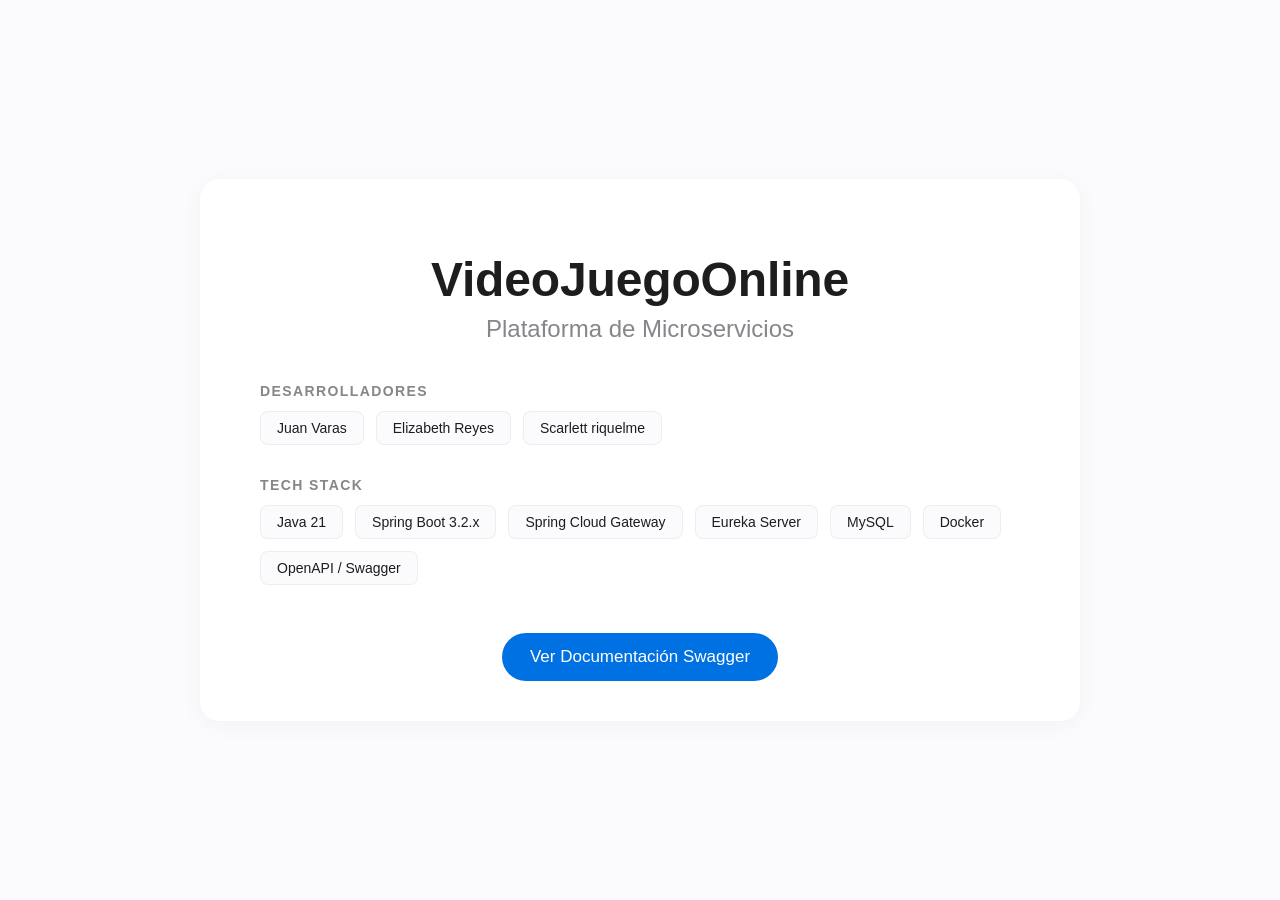
==== api-gateway/src/main/resources/static/index.html @ 3d1fc34e "feat: implement global OpenAPI documentation across all microservices and add a landing page to the " ====
<!DOCTYPE html>
<html lang="es">

<head>
    <meta charset="UTF-8">
    <meta name="viewport" content="width=device-width, initial-scale=1.0">
    <title>VideoJuegoOnline API</title>
    <style>
        :root {
            --bg-color: #fbfbfd;
            --text-primary: #1d1d1f;
            --text-secondary: #86868b;
            --accent-color: #0071e3;
            --card-bg: #ffffff;
        }

        body {
            margin: 0;
            padding: 0;
            font-family: -apple-system, BlinkMacSystemFont, "SF Pro Text", "Segoe UI", Roboto, Helvetica, Arial, sans-serif;
            background-color: var(--bg-color);
            color: var(--text-primary);
            display: flex;
            flex-direction: column;
            align-items: center;
            justify-content: center;
            min-height: 100vh;
            -webkit-font-smoothing: antialiased;
        }

        .container {
            max-width: 800px;
            width: 90%;
            padding: 40px;
            background-color: var(--card-bg);
            border-radius: 20px;
            box-shadow: 0 4px 24px rgba(0, 0, 0, 0.04);
            text-align: center;
            animation: fade-in 0.8s ease-out;
        }

        h1 {
            font-size: 48px;
            font-weight: 600;
            letter-spacing: -0.003em;
            margin-bottom: 8px;
        }

        h2 {
            font-size: 24px;
            font-weight: 400;
            color: var(--text-secondary);
            margin-top: 0;
            margin-bottom: 40px;
        }

        .section {
            margin-bottom: 32px;
            text-align: left;
            padding: 0 20px;
        }

        .section-title {
            font-size: 14px;
            text-transform: uppercase;
            letter-spacing: 0.1em;
            color: var(--text-secondary);
            font-weight: 600;
            margin-bottom: 12px;
        }

        .stack-list,
        .devs-list {
            list-style: none;
            padding: 0;
            margin: 0;
            display: flex;
            flex-wrap: wrap;
            gap: 12px;
        }

        .stack-item,
        .dev-item {
            background-color: var(--bg-color);
            padding: 8px 16px;
            border-radius: 8px;
            font-size: 14px;
            font-weight: 500;
            color: var(--text-primary);
            border: 1px solid rgba(0, 0, 0, 0.05);
        }

        .button-container {
            margin-top: 48px;
        }

        .btn {
            display: inline-block;
            background-color: var(--accent-color);
            color: white;
            text-decoration: none;
            padding: 14px 28px;
            border-radius: 980px;
            font-size: 17px;
            font-weight: 400;
            transition: all 0.3s ease;
        }

        .btn:hover {
            background-color: #0077ED;
            transform: scale(1.02);
            box-shadow: 0 4px 12px rgba(0, 113, 227, 0.3);
        }

        @keyframes fade-in {
            from {
                opacity: 0;
                transform: translateY(20px);
            }

            to {
                opacity: 1;
                transform: translateY(0);
            }
        }
    </style>
</head>

<body>
    <div class="container">
        <h1>VideoJuegoOnline</h1>
        <h2>Plataforma de Microservicios</h2>

        <div class="section">
            <div class="section-title">Desarrolladores</div>
            <ul class="devs-list">
                <li class="dev-item">Juan Varas</li>
                <li class="dev-item">Elizabeth Reyes</li>
                <li class="dev-item">Scarlett riquelme</li>
            </ul>
        </div>

        <div class="section">
            <div class="section-title">Tech Stack</div>
            <ul class="stack-list">
                <li class="stack-item">Java 21</li>
                <li class="stack-item">Spring Boot 3.2.x</li>
                <li class="stack-item">Spring Cloud Gateway</li>
                <li class="stack-item">Eureka Server</li>
                <li class="stack-item">MySQL</li>
                <li class="stack-item">Docker</li>
                <li class="stack-item">OpenAPI / Swagger</li>
            </ul>
        </div>

        <div class="button-container">
            <a href="/swagger-ui.html" class="btn">Ver Documentación Swagger</a>
        </div>
    </div>
</body>

</html>
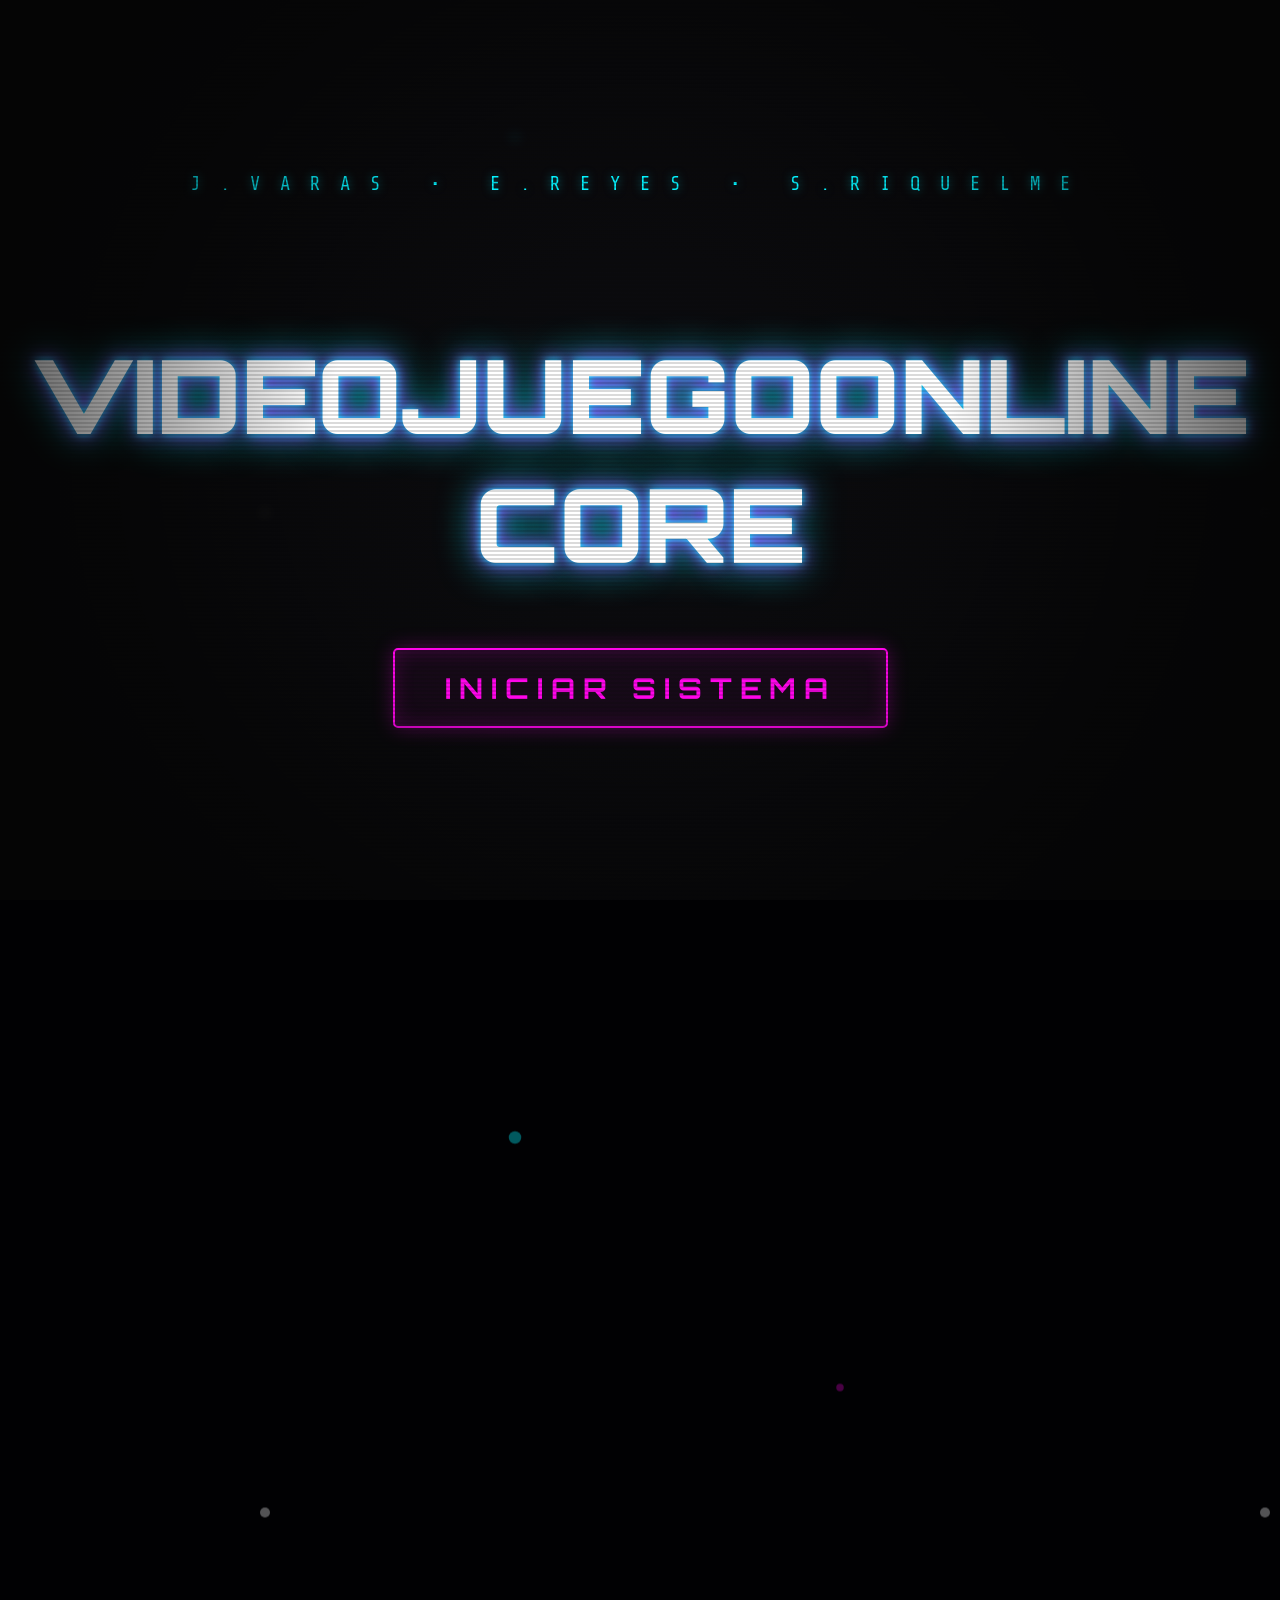
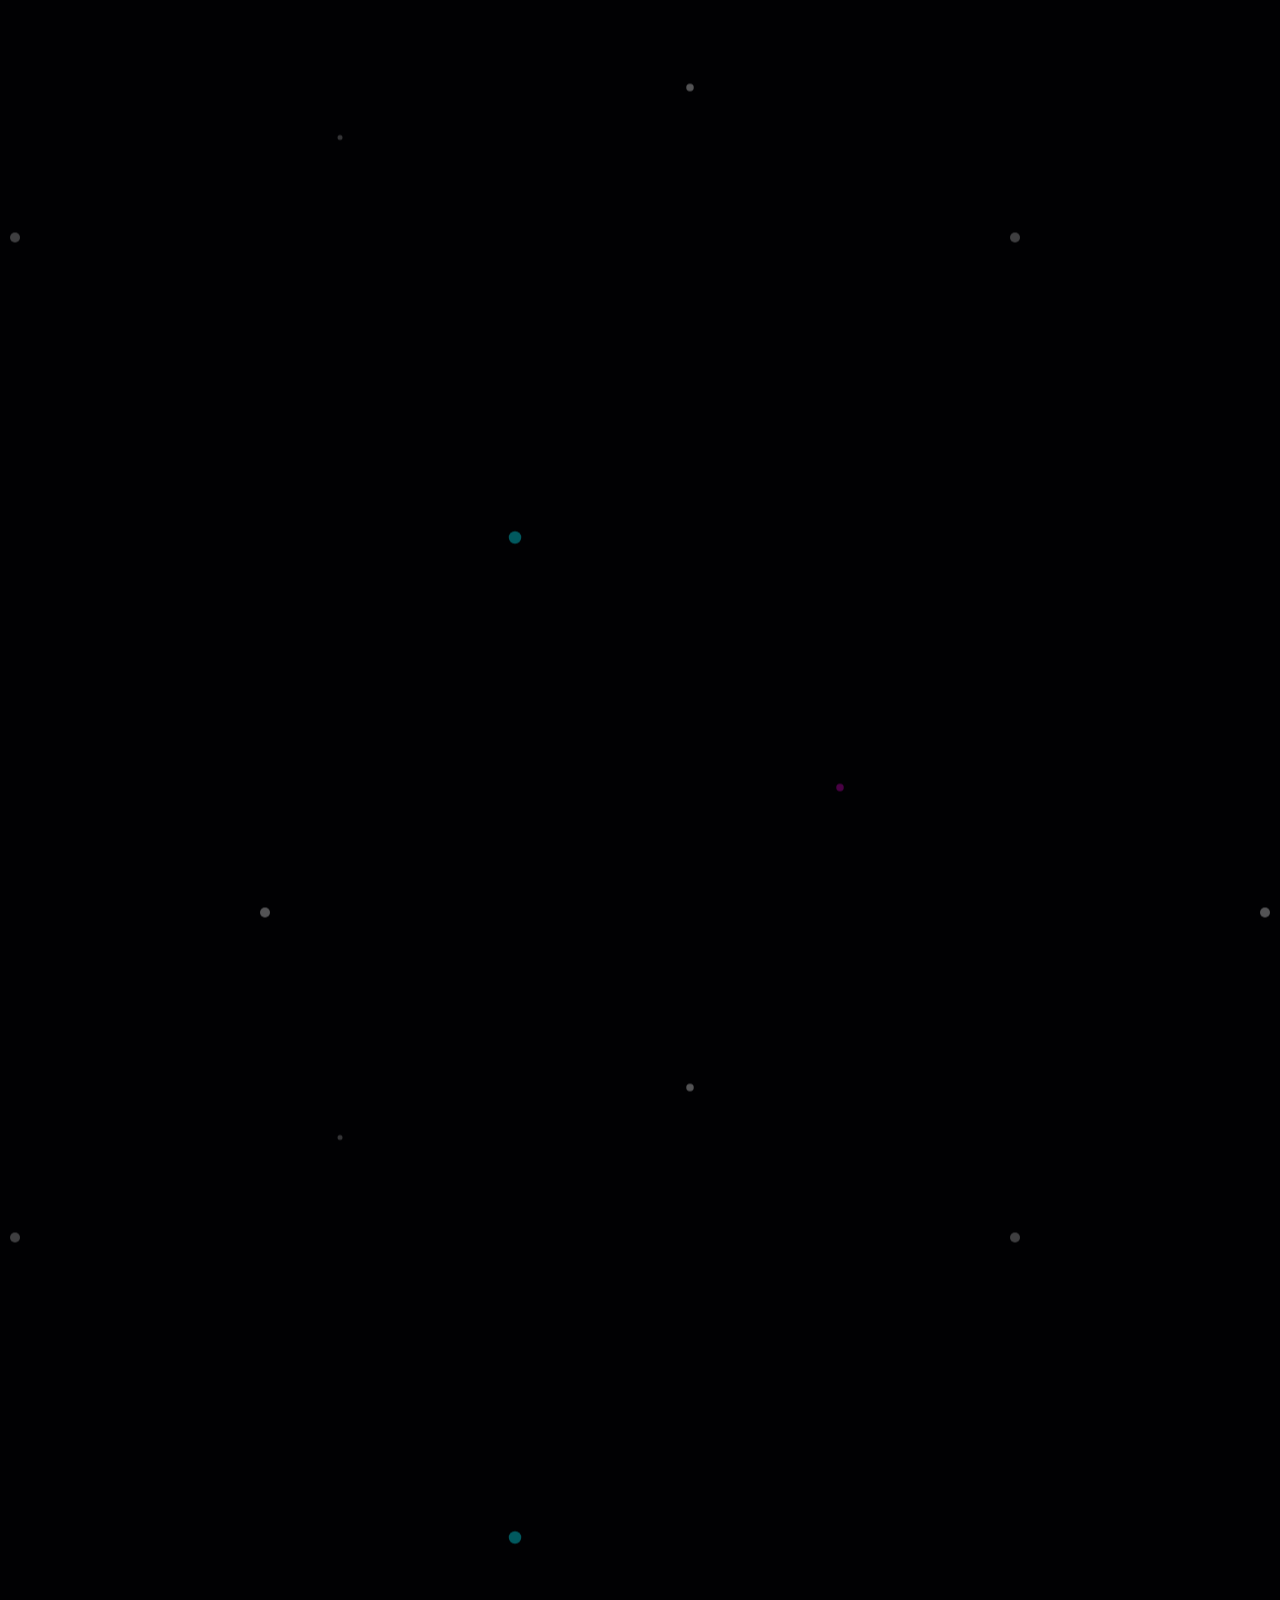
==== commit 16aa2677: "feat: add OpenAPI configuration classes to all microservices and initialize gateway dashboard UI" ====
--- a/api-gateway/src/main/resources/static/index.html
+++ b/api-gateway/src/main/resources/static/index.html
@@ -1,162 +1,649 @@
 <!DOCTYPE html>
 <html lang="es">
-
 <head>
     <meta charset="UTF-8">
     <meta name="viewport" content="width=device-width, initial-scale=1.0">
-    <title>VideoJuegoOnline API</title>
+    <title>VideoJuegoOnline | Core System</title>
     <style>
+        @import url('https://fonts.googleapis.com/css2?family=Orbitron:wght@400;500;700;900&family=Rajdhani:wght@300;500;700&family=Share+Tech+Mono&display=swap');
+
         :root {
-            --bg-color: #fbfbfd;
-            --text-primary: #1d1d1f;
-            --text-secondary: #86868b;
-            --accent-color: #0071e3;
-            --card-bg: #ffffff;
-        }
-
-        body {
+            --bg: #030305;
+            --neon-blue: #00f3ff;
+            --neon-pink: #ff00ea;
+            --neon-purple: #bc13fe;
+            --text-main: #ffffff;
+            --text-dim: rgba(255, 255, 255, 0.6);
+        }
+
+        * {
+            box-sizing: border-box;
             margin: 0;
             padding: 0;
-            font-family: -apple-system, BlinkMacSystemFont, "SF Pro Text", "Segoe UI", Roboto, Helvetica, Arial, sans-serif;
-            background-color: var(--bg-color);
-            color: var(--text-primary);
+            cursor: crosshair !important;
+        }
+
+        body {
+            background-color: var(--bg);
+            color: var(--text-main);
+            font-family: 'Rajdhani', sans-serif;
+            overflow: hidden;
+            height: 100vh;
+            display: flex;
+            align-items: center;
+            justify-content: center;
+            perspective: 1200px;
+        }
+
+        /* --- BACKGROUND: Interactive Star Warp --- */
+        .warp-container {
+            position: absolute;
+            top: 50%; left: 50%;
+            width: 250vw; height: 250vh;
+            transform: translate(-50%, -50%);
+            z-index: 0;
+            perspective: 800px;
+            transition: transform 0.2s ease-out;
+        }
+
+        .stars {
+            position: absolute;
+            top: 0; left: 0; right: 0; bottom: 0;
+            background: #000 url('data:image/svg+xml;utf8,<svg xmlns="http://www.w3.org/2000/svg" width="400" height="400"><circle cx="20" cy="20" r="1.5" fill="white" opacity="0.8"/><circle cx="150" cy="80" r="2" fill="white" opacity="0.6"/><circle cx="280" cy="40" r="1" fill="white" opacity="0.5"/><circle cx="350" cy="200" r="2.5" fill="%2300f3ff" opacity="0.9"/><circle cx="80" cy="300" r="1.5" fill="%23ff00ea" opacity="0.7"/><circle cx="250" cy="350" r="2" fill="white" opacity="0.8"/></svg>') repeat;
+            transform-style: preserve-3d;
+            animation: warpMove 15s linear infinite;
+            opacity: 0.4;
+        }
+
+        .stars::after {
+            content: '';
+            position: absolute;
+            top: 0; left: 0; right: 0; bottom: 0;
+            background: inherit;
+            transform: translateZ(-600px) scale(2.5);
+            animation: warpMove 25s linear infinite reverse;
+        }
+
+        @keyframes warpMove {
+            0% { transform: translateZ(0) rotate(0deg); }
+            100% { transform: translateZ(250px) rotate(360deg); }
+        }
+
+        /* CRT Screen Overlays */
+        .scanlines {
+            position: absolute;
+            top: 0; left: 0; width: 100%; height: 100%;
+            background: linear-gradient(to bottom, rgba(255,255,255,0), rgba(255,255,255,0) 50%, rgba(0,0,0,0.3) 50%, rgba(0,0,0,0.3));
+            background-size: 100% 4px;
+            z-index: 998;
+            pointer-events: none;
+            opacity: 0.5;
+        }
+        
+        .crt-flicker {
+            position: absolute;
+            top: 0; left: 0; width: 100%; height: 100%;
+            background: rgba(255,255,255,0.02);
+            z-index: 999;
+            pointer-events: none;
+            animation: crtFlicker 0.15s infinite;
+        }
+
+        @keyframes crtFlicker {
+            0% { opacity: 0.05; }
+            50% { opacity: 0.02; }
+            100% { opacity: 0.08; }
+        }
+
+        /* Vignette */
+        .vignette {
+            position: absolute;
+            top: 0; left: 0; width: 100%; height: 100%;
+            background: radial-gradient(circle at center, transparent 40%, rgba(0,0,0,0.9) 100%);
+            z-index: 997;
+            pointer-events: none;
+        }
+
+        /* --- INTRO SCREEN (Trailer Mode) --- */
+        .intro-screen {
+            position: absolute;
+            z-index: 50;
             display: flex;
             flex-direction: column;
             align-items: center;
             justify-content: center;
-            min-height: 100vh;
-            -webkit-font-smoothing: antialiased;
-        }
-
-        .container {
-            max-width: 800px;
+            width: 100%; height: 100%;
+            background: radial-gradient(circle at center, rgba(10,10,15,0.8) 0%, #000 100%);
+            transition: opacity 1.5s ease-in-out, transform 1.5s cubic-bezier(0.19, 1, 0.22, 1);
+            backdrop-filter: blur(5px);
+        }
+
+        .intro-screen.hidden {
+            opacity: 0;
+            transform: scale(3) translateZ(600px);
+            pointer-events: none;
+        }
+
+        .studio-logo {
+            font-family: 'Share Tech Mono', monospace;
+            font-size: 1.2rem;
+            letter-spacing: 20px;
+            color: var(--neon-blue);
+            text-transform: uppercase;
+            animation: pulseText 3s infinite;
+            margin-bottom: 15vh;
+            text-shadow: 0 0 10px rgba(0, 243, 255, 0.5);
+        }
+
+        .game-title-huge {
+            font-family: 'Orbitron', sans-serif;
+            font-size: clamp(3rem, 8vw, 7rem);
+            font-weight: 900;
+            text-align: center;
+            text-transform: uppercase;
+            position: relative;
+            color: #fff;
+            text-shadow: 
+                0 0 10px var(--neon-blue),
+                0 0 20px var(--neon-purple),
+                0 0 40px var(--neon-blue);
+            animation: glitch 4s infinite, floatTitle 6s ease-in-out infinite;
+        }
+
+        @keyframes floatTitle {
+            0%, 100% { transform: translateY(0); }
+            50% { transform: translateY(-15px); }
+        }
+
+        @keyframes glitch {
+            0%, 100% { transform: none; text-shadow: 0 0 10px var(--neon-blue); }
+            92% { transform: skew(0deg); }
+            94% { transform: skew(15deg) scale(1.05); text-shadow: -10px 0 var(--neon-pink), 10px 0 var(--neon-blue); }
+            96% { transform: skew(-15deg) scale(0.95); text-shadow: 10px 0 var(--neon-pink), -10px 0 var(--neon-blue); }
+            98% { transform: none; filter: hue-rotate(90deg) contrast(200%); }
+        }
+
+        @keyframes pulseText {
+            0%, 100% { opacity: 0.4; }
+            50% { opacity: 1; }
+        }
+
+        .press-start {
+            margin-top: 60px;
+            font-size: 1.8rem;
+            letter-spacing: 8px;
+            color: var(--neon-pink);
+            cursor: pointer !important;
+            padding: 20px 50px;
+            border: 2px solid var(--neon-pink);
+            background: rgba(255, 0, 234, 0.05);
+            text-transform: uppercase;
+            font-family: 'Orbitron', sans-serif;
+            font-weight: 700;
+            transition: all 0.3s cubic-bezier(0.175, 0.885, 0.32, 1.275);
+            box-shadow: 0 0 20px rgba(255, 0, 234, 0.3), inset 0 0 20px rgba(255, 0, 234, 0.2);
+            position: relative;
+            overflow: hidden;
+            border-radius: 5px;
+            animation: breatheBtn 2s infinite alternate;
+        }
+        
+        @keyframes breatheBtn {
+            from { box-shadow: 0 0 20px rgba(255, 0, 234, 0.3), inset 0 0 20px rgba(255, 0, 234, 0.2); }
+            to { box-shadow: 0 0 40px rgba(255, 0, 234, 0.6), inset 0 0 40px rgba(255, 0, 234, 0.5); }
+        }
+
+        .press-start::before {
+            content: '';
+            position: absolute;
+            top: 0; left: -100%; width: 50%; height: 100%;
+            background: linear-gradient(to right, transparent, rgba(255,255,255,0.8), transparent);
+            transform: skewX(-25deg);
+            transition: all 0.5s;
+        }
+
+        .press-start:hover {
+            background: var(--neon-pink);
+            color: #000;
+            box-shadow: 0 0 50px var(--neon-pink), inset 0 0 30px var(--neon-pink);
+            transform: scale(1.1);
+            text-shadow: none;
+        }
+
+        .press-start:hover::before {
+            animation: btnShine 0.8s forwards;
+        }
+
+        .press-start.clicked {
+            animation: extremeFlicker 0.15s 4;
+        }
+
+        @keyframes extremeFlicker {
+            0%, 100% { opacity: 1; transform: scale(1.1) skew(0deg); background: #fff; }
+            50% { opacity: 0; transform: scale(1.6) skew(20deg); background: var(--neon-blue); }
+        }
+
+        /* --- MAIN DASHBOARD (HUD) --- */
+        .hud-container {
+            position: relative;
+            z-index: 10;
             width: 90%;
-            padding: 40px;
-            background-color: var(--card-bg);
-            border-radius: 20px;
-            box-shadow: 0 4px 24px rgba(0, 0, 0, 0.04);
+            max-width: 950px;
+            background: rgba(2, 6, 12, 0.75);
+            backdrop-filter: blur(15px);
+            border: 2px solid var(--neon-blue);
+            box-shadow: 0 0 40px rgba(0, 243, 255, 0.25), inset 0 0 30px rgba(0, 243, 255, 0.15);
+            padding: 50px;
+            opacity: 0;
+            transform: scale(0.7) translateZ(-600px) rotateX(30deg);
+            transition: all 1.8s cubic-bezier(0.19, 1, 0.22, 1);
+            pointer-events: none;
+            clip-path: polygon(0 30px, 30px 0, 100% 0, 100% calc(100% - 30px), calc(100% - 30px) 100%, 0 100%);
+            animation: borderPulse 4s infinite alternate;
+        }
+
+        @keyframes borderPulse {
+            0% { border-color: var(--neon-blue); box-shadow: 0 0 40px rgba(0, 243, 255, 0.25), inset 0 0 30px rgba(0, 243, 255, 0.15); }
+            50% { border-color: var(--neon-purple); box-shadow: 0 0 40px rgba(188, 19, 254, 0.25), inset 0 0 30px rgba(188, 19, 254, 0.15); }
+            100% { border-color: var(--neon-pink); box-shadow: 0 0 40px rgba(255, 0, 234, 0.25), inset 0 0 30px rgba(255, 0, 234, 0.15); }
+        }
+
+        /* Hexagon Pattern Overlay for HUD */
+        .hud-container::before {
+            content: '';
+            position: absolute;
+            top: 0; left: 0; right: 0; bottom: 0;
+            background-image: url('data:image/svg+xml;utf8,<svg width="40" height="69.282" xmlns="http://www.w3.org/2000/svg"><path d="M40 17.321v34.64L20 69.281 0 51.961v-34.64L20 0l20 17.321z" fill="none" stroke="rgba(0,243,255,0.03)" stroke-width="1"/></svg>');
+            pointer-events: none;
+            z-index: -1;
+            opacity: 0.5;
+        }
+
+        .hud-container.active {
+            opacity: 1;
+            transform: scale(1) translateZ(0) rotateX(0deg);
+            pointer-events: auto;
+        }
+
+        /* High-tech Corners */
+        .hud-corner {
+            position: absolute;
+            width: 40px; height: 40px;
+            border: 4px solid var(--neon-pink);
+            transition: all 0.5s;
+        }
+        .corner-tl { top: 15px; left: 15px; border-right: none; border-bottom: none; }
+        .corner-br { bottom: 15px; right: 15px; border-left: none; border-top: none; }
+
+        .hud-header {
+            display: flex;
+            justify-content: space-between;
+            align-items: center;
+            border-bottom: 2px solid rgba(0, 243, 255, 0.4);
+            padding-bottom: 25px;
+            margin-bottom: 40px;
+            position: relative;
+        }
+
+        .hud-header::after {
+            content: '';
+            position: absolute;
+            bottom: -2px; left: 0;
+            width: 100px; height: 2px;
+            background: var(--neon-pink);
+            box-shadow: 0 0 10px var(--neon-pink);
+            animation: scanLine 3s infinite ease-in-out alternate;
+        }
+
+        @keyframes scanLine {
+            0% { left: 0; width: 50px; }
+            100% { left: calc(100% - 200px); width: 200px; }
+        }
+
+        .hud-title {
+            font-family: 'Orbitron', sans-serif;
+            font-size: 2.5rem;
+            color: var(--text-main);
+            text-transform: uppercase;
+            letter-spacing: 4px;
+            text-shadow: 0 0 10px var(--neon-blue);
+        }
+
+        .hud-status {
+            font-size: 1.4rem;
+            color: #0f0;
+            text-shadow: 0 0 15px #0f0;
+            display: flex;
+            align-items: center;
+            gap: 15px;
+            font-family: 'Share Tech Mono', monospace;
+        }
+        
+        .hud-status::before {
+            content: '';
+            display: inline-block;
+            width: 12px; height: 12px;
+            background: #0f0;
+            border-radius: 50%;
+            box-shadow: 0 0 15px #0f0;
+            animation: blink 1s infinite;
+        }
+
+        .hud-grid {
+            display: grid;
+            grid-template-columns: 1fr 1fr;
+            gap: 40px;
+        }
+
+        .hud-panel {
+            background: rgba(0, 243, 255, 0.03);
+            border: 1px solid rgba(0, 243, 255, 0.2);
+            padding: 30px;
+            position: relative;
+            transition: all 0.3s;
+            overflow: hidden;
+        }
+
+        .hud-panel::before {
+            content: '';
+            position: absolute;
+            top: 0; left: 0; width: 3px; height: 100%;
+            background: var(--neon-blue);
+            box-shadow: 0 0 10px var(--neon-blue);
+        }
+
+        .hud-panel:hover {
+            background: rgba(0, 243, 255, 0.08);
+            border-color: var(--neon-blue);
+            box-shadow: inset 0 0 20px rgba(0, 243, 255, 0.1);
+            transform: translateY(-5px);
+        }
+
+        .panel-title {
+            font-family: 'Orbitron', sans-serif;
+            font-size: 1.4rem;
+            color: var(--neon-pink);
+            margin-bottom: 20px;
+            text-transform: uppercase;
+            letter-spacing: 3px;
+        }
+
+        .cyber-list {
+            list-style: none;
+            font-size: 1.3rem;
+            font-family: 'Share Tech Mono', monospace;
+        }
+
+        .cyber-list li {
+            margin-bottom: 12px;
+            display: flex;
+            align-items: center;
+            gap: 12px;
+        }
+
+        .cyber-list li::before {
+            content: '>';
+            color: var(--neon-blue);
+            font-family: 'Orbitron', sans-serif;
+            font-weight: bold;
+            text-shadow: 0 0 5px var(--neon-blue);
+        }
+
+        .dev-names {
+            color: #fff;
+            text-shadow: 0 0 8px rgba(255,255,255,0.8);
+            letter-spacing: 1px;
+        }
+
+        /* Scramble text class */
+        .scramble {
+            display: inline-block;
+        }
+
+        /* Hexagon Button */
+        .cyber-btn-wrapper {
+            margin-top: 50px;
             text-align: center;
-            animation: fade-in 0.8s ease-out;
-        }
-
-        h1 {
-            font-size: 48px;
-            font-weight: 600;
-            letter-spacing: -0.003em;
-            margin-bottom: 8px;
-        }
-
-        h2 {
-            font-size: 24px;
-            font-weight: 400;
-            color: var(--text-secondary);
-            margin-top: 0;
-            margin-bottom: 40px;
-        }
-
-        .section {
-            margin-bottom: 32px;
-            text-align: left;
-            padding: 0 20px;
-        }
-
-        .section-title {
-            font-size: 14px;
+        }
+
+        .cyber-btn {
+            display: inline-block;
+            font-family: 'Orbitron', sans-serif;
+            font-size: 1.6rem;
+            color: #000;
+            text-decoration: none;
+            background: var(--neon-blue);
+            padding: 20px 60px;
             text-transform: uppercase;
-            letter-spacing: 0.1em;
-            color: var(--text-secondary);
-            font-weight: 600;
-            margin-bottom: 12px;
-        }
-
-        .stack-list,
-        .devs-list {
-            list-style: none;
-            padding: 0;
-            margin: 0;
-            display: flex;
-            flex-wrap: wrap;
-            gap: 12px;
-        }
-
-        .stack-item,
-        .dev-item {
-            background-color: var(--bg-color);
-            padding: 8px 16px;
-            border-radius: 8px;
-            font-size: 14px;
-            font-weight: 500;
-            color: var(--text-primary);
-            border: 1px solid rgba(0, 0, 0, 0.05);
-        }
-
-        .button-container {
-            margin-top: 48px;
-        }
-
-        .btn {
-            display: inline-block;
-            background-color: var(--accent-color);
-            color: white;
-            text-decoration: none;
-            padding: 14px 28px;
-            border-radius: 980px;
-            font-size: 17px;
-            font-weight: 400;
-            transition: all 0.3s ease;
-        }
-
-        .btn:hover {
-            background-color: #0077ED;
-            transform: scale(1.02);
-            box-shadow: 0 4px 12px rgba(0, 113, 227, 0.3);
-        }
-
-        @keyframes fade-in {
-            from {
-                opacity: 0;
-                transform: translateY(20px);
-            }
-
-            to {
-                opacity: 1;
-                transform: translateY(0);
-            }
+            font-weight: 900;
+            letter-spacing: 4px;
+            position: relative;
+            transition: all 0.3s cubic-bezier(0.175, 0.885, 0.32, 1.275);
+            clip-path: polygon(20px 0, 100% 0, 100% calc(100% - 20px), calc(100% - 20px) 100%, 0 100%, 0 20px);
+            cursor: crosshair !important;
+        }
+
+        .cyber-btn:hover {
+            background: #fff;
+            box-shadow: 0 0 40px #fff;
+            transform: scale(1.08);
+            color: var(--bg);
+        }
+
+        .cyber-btn::before {
+            content: '';
+            position: absolute;
+            top: 0; left: -100%; width: 50%; height: 100%;
+            background: linear-gradient(to right, transparent, rgba(255,255,255,0.9), transparent);
+            transform: skewX(-25deg);
+            animation: btnShine 2.5s infinite;
+        }
+
+        @keyframes btnShine {
+            0%, 50% { left: -100%; }
+            100% { left: 200%; }
+        }
+
+        /* Screen flash effect */
+        .flash {
+            position: fixed;
+            top: 0; left: 0; width: 100%; height: 100%;
+            background: #fff;
+            z-index: 1000;
+            opacity: 0;
+            pointer-events: none;
+        }
+
+        .flash.active {
+            animation: flashAnim 1.8s ease-out forwards;
+        }
+
+        @keyframes flashAnim {
+            0% { opacity: 1; filter: brightness(2) contrast(2); }
+            100% { opacity: 0; filter: none; }
+        }
+
+        @media (max-width: 850px) {
+            .hud-grid { grid-template-columns: 1fr; }
+            .game-title-huge { font-size: 2.8rem; }
+            .hud-container { padding: 30px; }
         }
     </style>
 </head>
-
 <body>
-    <div class="container">
-        <h1>VideoJuegoOnline</h1>
-        <h2>Plataforma de Microservicios</h2>
-
-        <div class="section">
-            <div class="section-title">Desarrolladores</div>
-            <ul class="devs-list">
-                <li class="dev-item">Juan Varas</li>
-                <li class="dev-item">Elizabeth Reyes</li>
-                <li class="dev-item">Scarlett riquelme</li>
-            </ul>
+    <div class="vignette"></div>
+    <div class="scanlines"></div>
+    <div class="crt-flicker"></div>
+    
+    <div class="warp-container" id="warp-container">
+        <div class="stars"></div>
+    </div>
+
+    <div class="flash" id="flash"></div>
+
+    <!-- INTRO TRAILER SCREEN -->
+    <div class="intro-screen" id="intro">
+        <div class="studio-logo" id="studioLogo">J.VARAS • E.REYES • S.RIQUELME</div>
+        <div class="game-title-huge">VideoJuegoOnline<br>CORE</div>
+        <button class="press-start" id="startBtn">INICIAR SISTEMA</button>
+    </div>
+
+    <!-- MAIN HUD -->
+    <div class="hud-container" id="hud">
+        <div class="hud-corner corner-tl"></div>
+        <div class="hud-corner corner-br"></div>
+        
+        <div class="hud-header">
+            <div class="hud-title scramble">API GATEWAY HUB</div>
+            <div class="hud-status scramble">SYS.ONLINE</div>
         </div>
 
-        <div class="section">
-            <div class="section-title">Tech Stack</div>
-            <ul class="stack-list">
-                <li class="stack-item">Java 21</li>
-                <li class="stack-item">Spring Boot 3.2.x</li>
-                <li class="stack-item">Spring Cloud Gateway</li>
-                <li class="stack-item">Eureka Server</li>
-                <li class="stack-item">MySQL</li>
-                <li class="stack-item">Docker</li>
-                <li class="stack-item">OpenAPI / Swagger</li>
-            </ul>
+        <div class="hud-grid">
+            <div class="hud-panel">
+                <div class="panel-title scramble">Comando Operativo</div>
+                <ul class="cyber-list">
+                    <li><span style="color:var(--text-dim)">Lead:</span> <span class="dev-names scramble" data-text="Juan Varas">Juan Varas</span></li>
+                    <li><span style="color:var(--text-dim)">Lead:</span> <span class="dev-names scramble" data-text="Elizabeth Reyes">Elizabeth Reyes</span></li>
+                    <li><span style="color:var(--text-dim)">Lead:</span> <span class="dev-names scramble" data-text="Scarlett Riquelme">Scarlett Riquelme</span></li>
+                    <li style="margin-top:20px; color:#0f0; font-size:1rem;" class="scramble">STATUS: ACCESO CONCEDIDO</li>
+                </ul>
+            </div>
+
+            <div class="hud-panel">
+                <div class="panel-title scramble">Núcleo Tecnológico</div>
+                <ul class="cyber-list" style="font-size: 1.1rem;">
+                    <li><span class="scramble" data-text="Java 21 LTS">Java 21 LTS</span></li>
+                    <li><span class="scramble" data-text="Spring Boot 3.2.x">Spring Boot 3.2.x</span></li>
+                    <li><span class="scramble" data-text="Spring Cloud / Eureka">Spring Cloud / Eureka</span></li>
+                    <li><span class="scramble" data-text="Docker / MySQL">Docker / MySQL</span></li>
+                    <li><span class="scramble" data-text="OpenAPI Swagger">OpenAPI Swagger</span></li>
+                </ul>
+            </div>
         </div>
 
-        <div class="button-container">
-            <a href="/swagger-ui.html" class="btn">Ver Documentación Swagger</a>
+        <div class="cyber-btn-wrapper">
+            <a href="#" id="swaggerBtn" class="cyber-btn scramble" data-text="ACCEDER A SWAGGER">ACCEDER A SWAGGER</a>
         </div>
     </div>
+
+    <script>
+        const startBtn = document.getElementById('startBtn');
+        const introScreen = document.getElementById('intro');
+        const hud = document.getElementById('hud');
+        const flash = document.getElementById('flash');
+        const swaggerBtn = document.getElementById('swaggerBtn');
+        const warpContainer = document.getElementById('warp-container');
+        
+        // Efecto Paralaje en las estrellas con el raton
+        document.addEventListener('mousemove', (e) => {
+            const x = (e.clientX / window.innerWidth - 0.5) * 50;
+            const y = (e.clientY / window.innerHeight - 0.5) * 50;
+            warpContainer.style.transform = `translate(calc(-50% + ${x}px), calc(-50% + ${y}px))`;
+        });
+
+        // Efecto Scramble / Hacker Text
+        class TextScramble {
+            constructor(el) {
+                this.el = el;
+                this.chars = '!<>-_\\/[]{}—=+*^?#________';
+                this.update = this.update.bind(this);
+            }
+            setText(newText) {
+                const oldText = this.el.innerText;
+                const length = Math.max(oldText.length, newText.length);
+                const promise = new Promise((resolve) => this.resolve = resolve);
+                this.queue = [];
+                for (let i = 0; i < length; i++) {
+                    const from = oldText[i] || '';
+                    const to = newText[i] || '';
+                    const start = Math.floor(Math.random() * 40);
+                    const end = start + Math.floor(Math.random() * 40);
+                    this.queue.push({ from, to, start, end });
+                }
+                cancelAnimationFrame(this.frameRequest);
+                this.frame = 0;
+                this.update();
+                return promise;
+            }
+            update() {
+                let output = '';
+                let complete = 0;
+                for (let i = 0, n = this.queue.length; i < n; i++) {
+                    let { from, to, start, end, char } = this.queue[i];
+                    if (this.frame >= end) {
+                        complete++;
+                        output += to;
+                    } else if (this.frame >= start) {
+                        if (!char || Math.random() < 0.28) {
+                            char = this.randomChar();
+                            this.queue[i].char = char;
+                        }
+                        output += `<span style="color:var(--neon-blue)">${char}</span>`;
+                    } else {
+                        output += from;
+                    }
+                }
+                this.el.innerHTML = output;
+                if (complete === this.queue.length) {
+                    this.resolve();
+                } else {
+                    this.frameRequest = requestAnimationFrame(this.update);
+                    this.frame++;
+                }
+            }
+            randomChar() {
+                return this.chars[Math.floor(Math.random() * this.chars.length)];
+            }
+        }
+
+        // Init Button Click
+        startBtn.addEventListener('click', () => {
+            startBtn.classList.add('clicked');
+            
+            setTimeout(() => {
+                flash.classList.add('active');
+                
+                setTimeout(() => {
+                    introScreen.classList.add('hidden');
+                    hud.classList.add('active');
+                    
+                    // Ejecutar Scramble Effect al mostrar HUD
+                    setTimeout(() => {
+                        document.querySelectorAll('.scramble').forEach(el => {
+                            const originalText = el.getAttribute('data-text') || el.innerText;
+                            const fx = new TextScramble(el);
+                            fx.setText(originalText);
+                        });
+                    }, 500);
+                    
+                }, 100);
+                
+            }, 600);
+        });
+
+        // Swagger Button Click (Hyperdrive)
+        swaggerBtn.addEventListener('click', (e) => {
+            e.preventDefault();
+            
+            hud.style.transition = 'all 0.8s cubic-bezier(0.8, 0, 0.2, 1)';
+            hud.style.transform = 'scale(4) translateZ(1000px)';
+            hud.style.opacity = '0';
+            
+            warpContainer.style.transition = 'all 1s ease-in';
+            warpContainer.style.transform = 'translate(-50%, -50%) scale(3)';
+            
+            setTimeout(() => {
+                flash.style.background = 'var(--neon-blue)';
+                flash.classList.remove('active');
+                void flash.offsetWidth;
+                flash.style.animationDuration = '2s';
+                flash.classList.add('active');
+                
+                setTimeout(() => {
+                    window.location.href = '/swagger-ui.html';
+                }, 600);
+            }, 700);
+        });
+    </script>
 </body>
-
 </html>
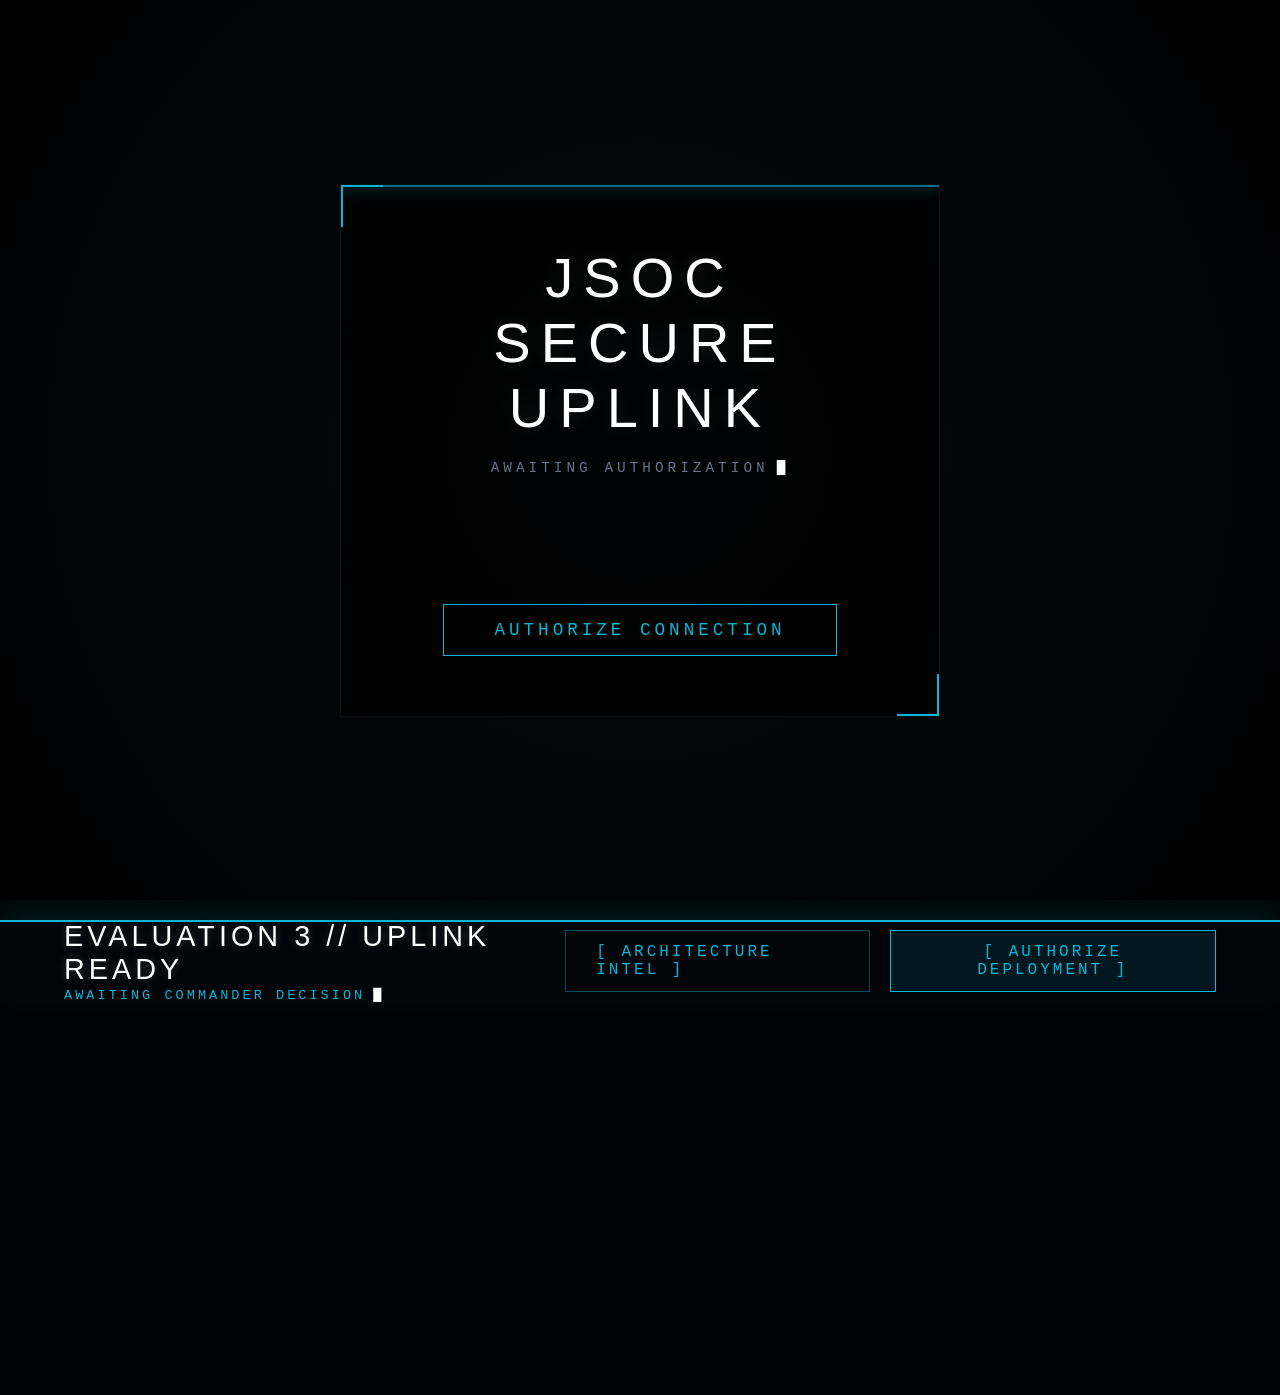
==== commit 6d5ede07: "Advertencia del sistema: No asuman que esto es seguro. Escrito de madrugada, operando puramente con " ====
--- a/api-gateway/src/main/resources/static/index.html
+++ b/api-gateway/src/main/resources/static/index.html
@@ -1,649 +1,646 @@
 <!DOCTYPE html>
-<html lang="es">
+<html lang="en">
 <head>
     <meta charset="UTF-8">
-    <meta name="viewport" content="width=device-width, initial-scale=1.0">
-    <title>VideoJuegoOnline | Core System</title>
+    <meta name="viewport" content="width=device-width, initial-scale=1.0, maximum-scale=1.0, user-scalable=no, viewport-fit=cover">
+    <title>API Gateway - Secure Deployment</title>
     <style>
-        @import url('https://fonts.googleapis.com/css2?family=Orbitron:wght@400;500;700;900&family=Rajdhani:wght@300;500;700&family=Share+Tech+Mono&display=swap');
+        /* --- NATIVE FEEL ENHANCEMENTS --- */
+        * {
+            -webkit-tap-highlight-color: transparent;
+            -webkit-touch-callout: none;
+            -webkit-user-select: none;
+        }
+        .code-box, .url, .console-line {
+            -webkit-user-select: text;
+            user-select: text;
+        }
+        body {
+            -webkit-overflow-scrolling: touch;
+            overscroll-behavior-y: none;
+        }
+        .cmd-btn:active {
+            transform: scale(0.95) !important;
+            transition: transform 0.1s !important;
+            opacity: 0.8;
+        }
+        @import url('https://fonts.googleapis.com/css2?family=Bebas+Neue&family=Roboto+Mono:wght@400;500;700&family=Rajdhani:wght@500;600;700&display=swap');
 
         :root {
-            --bg: #030305;
-            --neon-blue: #00f3ff;
-            --neon-pink: #ff00ea;
-            --neon-purple: #bc13fe;
-            --text-main: #ffffff;
-            --text-dim: rgba(255, 255, 255, 0.6);
+            --sat-black: #010203;
+            --sat-dark-blue: #040a0f;
+            --mw-white: #ffffff;
+            --mw-cyan: #06b6d4;
+            --mw-cyan-dim: rgba(6, 182, 212, 0.3);
+            --mw-gray: #64748b;
+            --mw-red: #ef4444;
+            --mw-green: #22c55e;
         }
 
         * {
-            box-sizing: border-box;
-            margin: 0;
-            padding: 0;
-            cursor: crosshair !important;
+            margin: 0; padding: 0; box-sizing: border-box; user-select: none; cursor: crosshair !important;
         }
 
         body {
-            background-color: var(--bg);
-            color: var(--text-main);
-            font-family: 'Rajdhani', sans-serif;
-            overflow: hidden;
-            height: 100vh;
-            display: flex;
-            align-items: center;
-            justify-content: center;
-            perspective: 1200px;
-        }
-
-        /* --- BACKGROUND: Interactive Star Warp --- */
-        .warp-container {
-            position: absolute;
-            top: 50%; left: 50%;
-            width: 250vw; height: 250vh;
-            transform: translate(-50%, -50%);
-            z-index: 0;
-            perspective: 800px;
-            transition: transform 0.2s ease-out;
-        }
-
-        .stars {
-            position: absolute;
-            top: 0; left: 0; right: 0; bottom: 0;
-            background: #000 url('data:image/svg+xml;utf8,<svg xmlns="http://www.w3.org/2000/svg" width="400" height="400"><circle cx="20" cy="20" r="1.5" fill="white" opacity="0.8"/><circle cx="150" cy="80" r="2" fill="white" opacity="0.6"/><circle cx="280" cy="40" r="1" fill="white" opacity="0.5"/><circle cx="350" cy="200" r="2.5" fill="%2300f3ff" opacity="0.9"/><circle cx="80" cy="300" r="1.5" fill="%23ff00ea" opacity="0.7"/><circle cx="250" cy="350" r="2" fill="white" opacity="0.8"/></svg>') repeat;
-            transform-style: preserve-3d;
-            animation: warpMove 15s linear infinite;
-            opacity: 0.4;
-        }
-
-        .stars::after {
-            content: '';
-            position: absolute;
-            top: 0; left: 0; right: 0; bottom: 0;
-            background: inherit;
-            transform: translateZ(-600px) scale(2.5);
-            animation: warpMove 25s linear infinite reverse;
-        }
-
-        @keyframes warpMove {
-            0% { transform: translateZ(0) rotate(0deg); }
-            100% { transform: translateZ(250px) rotate(360deg); }
-        }
-
-        /* CRT Screen Overlays */
-        .scanlines {
-            position: absolute;
-            top: 0; left: 0; width: 100%; height: 100%;
-            background: linear-gradient(to bottom, rgba(255,255,255,0), rgba(255,255,255,0) 50%, rgba(0,0,0,0.3) 50%, rgba(0,0,0,0.3));
-            background-size: 100% 4px;
-            z-index: 998;
-            pointer-events: none;
-            opacity: 0.5;
-        }
+            background-color: var(--sat-black);
+            color: var(--mw-white);
+            font-family: 'Roboto Mono', monospace;
+            overflow: hidden; width: 100vw; height: 100vh;
+        }
+
+        /* --- SATELLITE ENGINE BACKGROUND --- */
+        .sat-engine {
+            position: absolute; top: -20%; left: -20%; width: 140%; height: 140%;
+            background-color: var(--sat-dark-blue);
+            background-image: 
+                radial-gradient(circle at 50% 50%, transparent 10%, #000 85%),
+                url('data:image/svg+xml;utf8,<svg viewBox="0 0 1000 1000" xmlns="http://www.w3.org/2000/svg"><filter id="noiseFilter"><feTurbulence type="fractalNoise" baseFrequency="0.003" numOctaves="4" stitchTiles="stitch"/></filter><rect width="100%" height="100%" filter="url(%23noiseFilter)" opacity="0.2"/></svg>');
+            mix-blend-mode: screen; z-index: 1; transform: scale(1.5); opacity: 0;
+            filter: grayscale(0.9) contrast(2) brightness(0.6) sepia(0.2) hue-rotate(180deg);
+            transition: transform 12s cubic-bezier(0.1, 1, 0.1, 1), opacity 2s;
+        }
+
+        .sat-engine.active {
+            opacity: 1; transform: scale(1);
+            animation: slowDrift 60s linear infinite alternate 10s, cameraJolt 20s infinite;
+        }
+
+        @keyframes slowDrift { 0% { transform: scale(1) translate(0,0); } 100% { transform: scale(1.1) translate(-2%, -2%); } }
+        @keyframes cameraJolt {
+            0%, 98%, 100% { filter: grayscale(0.9) contrast(2) brightness(0.6) sepia(0.2) hue-rotate(180deg); transform: scale(1.05); }
+            99% { filter: grayscale(1) contrast(3) brightness(0.8) sepia(0) hue-rotate(180deg); transform: scale(1.06); }
+        }
+
+        /* Tactical Grid */
+        .map-grid {
+            position: absolute; top: 0; left: 0; width: 100%; height: 100%;
+            background-image: linear-gradient(rgba(255, 255, 255, 0.03) 1px, transparent 1px), linear-gradient(90deg, rgba(255, 255, 255, 0.03) 1px, transparent 1px);
+            background-size: 8vw 8vw; z-index: 2; opacity: 0; transition: opacity 3s 1s;
+        }
+        .map-grid.active { opacity: 1; }
+
+        /* Drone Compass/Crosshair */
+        .drone-crosshair {
+            position: absolute; top: 50%; left: 50%; transform: translate(-50%, -50%);
+            width: 50vw; height: 50vw; border: 1px solid var(--mw-cyan-dim); border-radius: 50%;
+            z-index: 3; opacity: 0; animation: fadeIn 3s 2s forwards, slowRotate 150s linear infinite;
+        }
+        .drone-crosshair::before, .drone-crosshair::after { content: ''; position: absolute; background: var(--mw-cyan-dim); }
+        .drone-crosshair::before { top: 50%; left: -50px; right: -50px; height: 1px; }
+        .drone-crosshair::after { left: 50%; top: -50px; bottom: -50px; width: 1px; }
+
+        @keyframes slowRotate { 100% { transform: translate(-50%, -50%) rotate(360deg); } }
+        @keyframes fadeIn { to { opacity: 1; } }
+
+        /* Scanlines & Vignette */
+        .scanlines { position: absolute; top: 0; left: 0; width: 100%; height: 100%; background: repeating-linear-gradient(0deg, rgba(0,0,0,0.15) 0px, rgba(0,0,0,0.15) 1px, transparent 1px, transparent 3px); z-index: 998; pointer-events: none; }
+        .vignette { position: absolute; top: 0; left: 0; width: 100%; height: 100%; background: radial-gradient(circle at 50% 50%, transparent 40%, rgba(0,0,0,0.98) 100%); z-index: 997; pointer-events: none; }
+
+        /* Interference */
+        .interference { position: absolute; top:0; left:0; width:100%; height:100%; z-index: 999; pointer-events: none; opacity: 0; }
+        @keyframes randomGlitch { 0%, 96%, 100% { opacity: 0; transform: translateY(0); } 97% { opacity: 1; transform: translateY(-5px); background: rgba(255,255,255,0.05); } 98% { opacity: 0; transform: translateY(5px); } }
+        .interference.active { animation: randomGlitch 6s infinite; }
+
+        /* Lens Flare */
+        .lens-flare { position: absolute; top: 50%; left: 0; width: 100%; height: 2px; background: rgba(255,255,255,0); transform: translateY(-50%); z-index: 900; pointer-events: none; }
+        .lens-flare.flash { animation: flashFlare 1.2s cubic-bezier(0.1, 1, 0.1, 1) forwards; }
+        @keyframes flashFlare {
+            0% { background: rgba(255,255,255,1); box-shadow: 0 0 100px 50px #fff, 0 0 200px 100px var(--mw-cyan); height: 2px; }
+            50% { background: rgba(255,255,255,0.5); box-shadow: 0 0 50px 20px #fff; height: 1px; }
+            100% { background: rgba(255,255,255,0); box-shadow: 0 0 0px #fff; height: 0px; }
+        }
+
+        /* Top Bar Status */
+        .top-status {
+            position: absolute; top: 20px; width: 100%; text-align: center;
+            font-size: 0.8rem; color: var(--mw-cyan); letter-spacing: 5px; z-index: 990; opacity: 0;
+        }
+
+        /* Corner HUDs */
+        .hud-data { position: absolute; font-size: 0.85rem; color: var(--mw-gray); z-index: 990; letter-spacing: 2px; text-transform: uppercase; font-weight: 500; opacity: 0; transition: opacity 0.5s; }
+        .hud-data.active { opacity: 1; }
+        .tl { top: 40px; left: 50px; border-left: 2px solid var(--mw-gray); padding-left: 10px; }
+        .tr { top: 40px; right: 50px; text-align: right; }
+        .bl { bottom: 40px; left: 50px; }
+        .br { bottom: 40px; right: 50px; text-align: right; border-right: 2px solid var(--mw-gray); padding-right: 10px; }
+        .rec-box { display: flex; align-items: center; justify-content: flex-end; gap: 8px; color: var(--mw-white); font-weight: 700; font-family: 'Rajdhani', sans-serif; font-size: 1.1rem; }
+        .rec-dot { width: 10px; height: 10px; background: var(--mw-red); border-radius: 50%; box-shadow: 0 0 10px var(--mw-red); animation: blink 1s infinite; }
+        @keyframes blink { 0%, 49% { opacity: 1; } 50%, 100% { opacity: 0; } }
+
+        /* Main Briefing */
+        .briefing-center { position: absolute; top: 50%; left: 0; width: 100%; transform: translateY(-50%); z-index: 50; display: flex; flex-direction: column; align-items: center; justify-content: center; }
+        .horizontal-strike { width: 0%; height: 1px; background: var(--mw-white); margin: 5px 0; transition: width 0.4s cubic-bezier(0.7, 0, 0.3, 1); position: relative; }
+        .horizontal-strike.expand { width: 100%; }
+        .mission-title-container { position: relative; display: flex; justify-content: center; width: 100%; height: 14vw; align-items: center; }
+        .mission-title { position: absolute; font-family: 'Bebas Neue', sans-serif; font-size: 12vw; color: var(--mw-white); letter-spacing: 0.4vw; line-height: 1; opacity: 0; transform: scale(1.1); filter: blur(20px); }
+        .mission-title.reveal { animation: textImpact 1.2s cubic-bezier(0.1, 1, 0.1, 1) forwards; }
+        @keyframes textImpact {
+            0% { opacity: 0; transform: scale(1.2); filter: blur(20px); }
+            10% { opacity: 1; transform: scale(1.02); filter: blur(0px); text-shadow: 15px 0 var(--mw-red), -15px 0 var(--mw-cyan); }
+            20% { transform: scale(1); text-shadow: 5px 0 var(--mw-red), -5px 0 var(--mw-cyan); }
+            40% { text-shadow: 0 0 30px rgba(255,255,255,0.3); }
+            100% { opacity: 1; transform: scale(1); filter: blur(0); text-shadow: 0 0 20px rgba(255,255,255,0.2); }
+        }
+        .sub-details { font-family: 'Rajdhani', sans-serif; font-size: 1.6rem; font-weight: 600; color: var(--mw-cyan); letter-spacing: 6px; margin-top: 15px; text-align: center; display: flex; flex-direction: column; gap: 5px; text-shadow: 0 0 10px rgba(6, 182, 212, 0.3); }
+
+        /* Operators */
+        .ops-container { position: absolute; bottom: 12vh; width: 100%; display: flex; justify-content: center; gap: 4vw; z-index: 50; }
+        .op-card { display: flex; flex-direction: column; border-left: 2px solid var(--mw-cyan-dim); padding-left: 15px; width: 280px; position: relative; opacity: 0; transition: opacity 0.5s; }
+        .op-card.active { opacity: 1; }
+        .op-card::before { content: ''; position: absolute; top:0; left:-2px; width:2px; height:30%; background: var(--mw-cyan); }
+        .op-role { font-family: 'Roboto Mono', monospace; font-size: 0.75rem; color: var(--mw-gray); letter-spacing: 3px; margin-bottom: 2px; }
+        .op-name { font-family: 'Bebas Neue', sans-serif; font-size: 2.5rem; color: var(--mw-white); letter-spacing: 3px; line-height: 1; text-shadow: 0 0 15px rgba(255,255,255,0.1); }
+
+        /* COMMAND CONSOLE BAR */
+        .command-console {
+            position: absolute; bottom: -100px; left: 0; width: 100%; height: 80px;
+            background: rgba(2, 6, 12, 0.9); border-top: 2px solid var(--mw-cyan);
+            display: flex; align-items: center; justify-content: space-between; padding: 0 5vw;
+            z-index: 1000; transition: bottom 0.6s cubic-bezier(0.2, 1, 0.2, 1);
+            backdrop-filter: blur(10px); box-shadow: 0 -10px 40px rgba(6, 182, 212, 0.15);
+        }
+        .command-console.active { bottom: 0; }
+
+        .console-info { display: flex; flex-direction: column; gap: 2px; }
+        .console-title { font-family: 'Bebas Neue', sans-serif; font-size: 1.8rem; color: var(--mw-white); letter-spacing: 4px; text-shadow: 0 0 10px rgba(255,255,255,0.2); }
+        .console-sub { font-family: 'Roboto Mono', monospace; font-size: 0.85rem; color: var(--mw-cyan); letter-spacing: 3px; }
+
+        .console-actions { display: flex; gap: 20px; }
+
+        .cmd-btn {
+            background: transparent; border: 1px solid rgba(6, 182, 212, 0.4);
+            color: var(--mw-cyan); font-family: 'Roboto Mono', monospace; font-size: 1rem; font-weight: 500;
+            padding: 12px 30px; letter-spacing: 3px; cursor: pointer; transition: all 0.3s;
+            text-decoration: none; display: flex; align-items: center; justify-content: center;
+            text-transform: uppercase; position: relative; overflow: hidden;
+        }
+        .cmd-btn::before {
+            content: ''; position: absolute; top: 0; left: -100%; width: 100%; height: 100%;
+            background: linear-gradient(90deg, transparent, rgba(6, 182, 212, 0.3), transparent);
+            transition: left 0.5s;
+        }
+        .cmd-btn:hover::before { left: 100%; }
+        .cmd-btn:hover {
+            background: var(--mw-cyan); color: #000; box-shadow: 0 0 25px rgba(6, 182, 212, 0.6);
+            font-weight: bold; border-color: var(--mw-cyan); transform: translateY(-2px);
+        }
+        .cmd-btn.primary { background: rgba(6, 182, 212, 0.1); border-color: var(--mw-cyan); animation: pulseBtn 2s infinite; }
+        @keyframes pulseBtn { 0%,100% { box-shadow: 0 0 0px transparent; } 50% { box-shadow: 0 0 20px rgba(6, 182, 212, 0.4); } }
+
+        /* PRE-CLICK AUTHENTICATION TERMINAL (CLIENT READY) */
+        #preClickOverlay {
+            position: absolute; top:0; left:0; width:100%; height:100%; background: radial-gradient(circle at center, #050a0f 0%, #000 100%); z-index: 9999; display: flex; align-items: center; justify-content: center; transition: opacity 0.5s cubic-bezier(0.8, 0, 0.2, 1);
+        }
+        .auth-terminal {
+            position: relative; padding: 60px 100px; background: rgba(0, 0, 0, 0.8); border: 1px solid rgba(255, 255, 255, 0.05); text-align: center; overflow: hidden; display: flex; flex-direction: column; gap: 20px; align-items: center; width: 600px;
+        }
+        .auth-terminal::before, .auth-terminal::after { content: ''; position: absolute; width: 40px; height: 40px; border: 2px solid var(--mw-cyan); transition: all 0.3s; }
+        .auth-terminal::before { top: 0; left: 0; border-right: none; border-bottom: none; }
+        .auth-terminal::after { bottom: 0; right: 0; border-left: none; border-top: none; }
+        .auth-terminal.success { border-color: var(--mw-green); }
+        .auth-terminal.success::before, .auth-terminal.success::after { border-color: var(--mw-green); }
+
+        .auth-logo { font-family: 'Bebas Neue', sans-serif; font-size: 3.5rem; color: var(--mw-white); letter-spacing: 10px; text-shadow: 0 0 20px rgba(255,255,255,0.1); }
+        .auth-sub { font-size: 0.9rem; color: var(--mw-gray); letter-spacing: 4px; height: 1.5rem; }
         
-        .crt-flicker {
-            position: absolute;
-            top: 0; left: 0; width: 100%; height: 100%;
-            background: rgba(255,255,255,0.02);
-            z-index: 999;
-            pointer-events: none;
-            animation: crtFlicker 0.15s infinite;
-        }
-
-        @keyframes crtFlicker {
-            0% { opacity: 0.05; }
-            50% { opacity: 0.02; }
-            100% { opacity: 0.08; }
-        }
-
-        /* Vignette */
-        .vignette {
-            position: absolute;
-            top: 0; left: 0; width: 100%; height: 100%;
-            background: radial-gradient(circle at center, transparent 40%, rgba(0,0,0,0.9) 100%);
-            z-index: 997;
-            pointer-events: none;
-        }
-
-        /* --- INTRO SCREEN (Trailer Mode) --- */
-        .intro-screen {
-            position: absolute;
-            z-index: 50;
-            display: flex;
-            flex-direction: column;
-            align-items: center;
-            justify-content: center;
-            width: 100%; height: 100%;
-            background: radial-gradient(circle at center, rgba(10,10,15,0.8) 0%, #000 100%);
-            transition: opacity 1.5s ease-in-out, transform 1.5s cubic-bezier(0.19, 1, 0.22, 1);
-            backdrop-filter: blur(5px);
-        }
-
-        .intro-screen.hidden {
-            opacity: 0;
-            transform: scale(3) translateZ(600px);
-            pointer-events: none;
-        }
-
-        .studio-logo {
-            font-family: 'Share Tech Mono', monospace;
-            font-size: 1.2rem;
-            letter-spacing: 20px;
-            color: var(--neon-blue);
-            text-transform: uppercase;
-            animation: pulseText 3s infinite;
-            margin-bottom: 15vh;
-            text-shadow: 0 0 10px rgba(0, 243, 255, 0.5);
-        }
-
-        .game-title-huge {
-            font-family: 'Orbitron', sans-serif;
-            font-size: clamp(3rem, 8vw, 7rem);
-            font-weight: 900;
-            text-align: center;
-            text-transform: uppercase;
-            position: relative;
-            color: #fff;
-            text-shadow: 
-                0 0 10px var(--neon-blue),
-                0 0 20px var(--neon-purple),
-                0 0 40px var(--neon-blue);
-            animation: glitch 4s infinite, floatTitle 6s ease-in-out infinite;
-        }
-
-        @keyframes floatTitle {
-            0%, 100% { transform: translateY(0); }
-            50% { transform: translateY(-15px); }
-        }
-
-        @keyframes glitch {
-            0%, 100% { transform: none; text-shadow: 0 0 10px var(--neon-blue); }
-            92% { transform: skew(0deg); }
-            94% { transform: skew(15deg) scale(1.05); text-shadow: -10px 0 var(--neon-pink), 10px 0 var(--neon-blue); }
-            96% { transform: skew(-15deg) scale(0.95); text-shadow: 10px 0 var(--neon-pink), -10px 0 var(--neon-blue); }
-            98% { transform: none; filter: hue-rotate(90deg) contrast(200%); }
-        }
-
-        @keyframes pulseText {
-            0%, 100% { opacity: 0.4; }
-            50% { opacity: 1; }
-        }
-
-        .press-start {
-            margin-top: 60px;
-            font-size: 1.8rem;
-            letter-spacing: 8px;
-            color: var(--neon-pink);
-            cursor: pointer !important;
-            padding: 20px 50px;
-            border: 2px solid var(--neon-pink);
-            background: rgba(255, 0, 234, 0.05);
-            text-transform: uppercase;
-            font-family: 'Orbitron', sans-serif;
-            font-weight: 700;
-            transition: all 0.3s cubic-bezier(0.175, 0.885, 0.32, 1.275);
-            box-shadow: 0 0 20px rgba(255, 0, 234, 0.3), inset 0 0 20px rgba(255, 0, 234, 0.2);
-            position: relative;
-            overflow: hidden;
-            border-radius: 5px;
-            animation: breatheBtn 2s infinite alternate;
-        }
-        
-        @keyframes breatheBtn {
-            from { box-shadow: 0 0 20px rgba(255, 0, 234, 0.3), inset 0 0 20px rgba(255, 0, 234, 0.2); }
-            to { box-shadow: 0 0 40px rgba(255, 0, 234, 0.6), inset 0 0 40px rgba(255, 0, 234, 0.5); }
-        }
-
-        .press-start::before {
-            content: '';
-            position: absolute;
-            top: 0; left: -100%; width: 50%; height: 100%;
-            background: linear-gradient(to right, transparent, rgba(255,255,255,0.8), transparent);
-            transform: skewX(-25deg);
-            transition: all 0.5s;
-        }
-
-        .press-start:hover {
-            background: var(--neon-pink);
-            color: #000;
-            box-shadow: 0 0 50px var(--neon-pink), inset 0 0 30px var(--neon-pink);
-            transform: scale(1.1);
-            text-shadow: none;
-        }
-
-        .press-start:hover::before {
-            animation: btnShine 0.8s forwards;
-        }
-
-        .press-start.clicked {
-            animation: extremeFlicker 0.15s 4;
-        }
-
-        @keyframes extremeFlicker {
-            0%, 100% { opacity: 1; transform: scale(1.1) skew(0deg); background: #fff; }
-            50% { opacity: 0; transform: scale(1.6) skew(20deg); background: var(--neon-blue); }
-        }
-
-        /* --- MAIN DASHBOARD (HUD) --- */
-        .hud-container {
-            position: relative;
-            z-index: 10;
-            width: 90%;
-            max-width: 950px;
-            background: rgba(2, 6, 12, 0.75);
-            backdrop-filter: blur(15px);
-            border: 2px solid var(--neon-blue);
-            box-shadow: 0 0 40px rgba(0, 243, 255, 0.25), inset 0 0 30px rgba(0, 243, 255, 0.15);
-            padding: 50px;
-            opacity: 0;
-            transform: scale(0.7) translateZ(-600px) rotateX(30deg);
-            transition: all 1.8s cubic-bezier(0.19, 1, 0.22, 1);
-            pointer-events: none;
-            clip-path: polygon(0 30px, 30px 0, 100% 0, 100% calc(100% - 30px), calc(100% - 30px) 100%, 0 100%);
-            animation: borderPulse 4s infinite alternate;
-        }
-
-        @keyframes borderPulse {
-            0% { border-color: var(--neon-blue); box-shadow: 0 0 40px rgba(0, 243, 255, 0.25), inset 0 0 30px rgba(0, 243, 255, 0.15); }
-            50% { border-color: var(--neon-purple); box-shadow: 0 0 40px rgba(188, 19, 254, 0.25), inset 0 0 30px rgba(188, 19, 254, 0.15); }
-            100% { border-color: var(--neon-pink); box-shadow: 0 0 40px rgba(255, 0, 234, 0.25), inset 0 0 30px rgba(255, 0, 234, 0.15); }
-        }
-
-        /* Hexagon Pattern Overlay for HUD */
-        .hud-container::before {
-            content: '';
-            position: absolute;
-            top: 0; left: 0; right: 0; bottom: 0;
-            background-image: url('data:image/svg+xml;utf8,<svg width="40" height="69.282" xmlns="http://www.w3.org/2000/svg"><path d="M40 17.321v34.64L20 69.281 0 51.961v-34.64L20 0l20 17.321z" fill="none" stroke="rgba(0,243,255,0.03)" stroke-width="1"/></svg>');
-            pointer-events: none;
-            z-index: -1;
-            opacity: 0.5;
-        }
-
-        .hud-container.active {
-            opacity: 1;
-            transform: scale(1) translateZ(0) rotateX(0deg);
-            pointer-events: auto;
-        }
-
-        /* High-tech Corners */
-        .hud-corner {
-            position: absolute;
-            width: 40px; height: 40px;
-            border: 4px solid var(--neon-pink);
-            transition: all 0.5s;
-        }
-        .corner-tl { top: 15px; left: 15px; border-right: none; border-bottom: none; }
-        .corner-br { bottom: 15px; right: 15px; border-left: none; border-top: none; }
-
-        .hud-header {
-            display: flex;
-            justify-content: space-between;
-            align-items: center;
-            border-bottom: 2px solid rgba(0, 243, 255, 0.4);
-            padding-bottom: 25px;
-            margin-bottom: 40px;
-            position: relative;
-        }
-
-        .hud-header::after {
-            content: '';
-            position: absolute;
-            bottom: -2px; left: 0;
-            width: 100px; height: 2px;
-            background: var(--neon-pink);
-            box-shadow: 0 0 10px var(--neon-pink);
-            animation: scanLine 3s infinite ease-in-out alternate;
-        }
-
-        @keyframes scanLine {
-            0% { left: 0; width: 50px; }
-            100% { left: calc(100% - 200px); width: 200px; }
-        }
-
-        .hud-title {
-            font-family: 'Orbitron', sans-serif;
-            font-size: 2.5rem;
-            color: var(--text-main);
-            text-transform: uppercase;
-            letter-spacing: 4px;
-            text-shadow: 0 0 10px var(--neon-blue);
-        }
-
-        .hud-status {
-            font-size: 1.4rem;
-            color: #0f0;
-            text-shadow: 0 0 15px #0f0;
-            display: flex;
-            align-items: center;
-            gap: 15px;
-            font-family: 'Share Tech Mono', monospace;
-        }
-        
-        .hud-status::before {
-            content: '';
-            display: inline-block;
-            width: 12px; height: 12px;
-            background: #0f0;
-            border-radius: 50%;
-            box-shadow: 0 0 15px #0f0;
-            animation: blink 1s infinite;
-        }
-
-        .hud-grid {
-            display: grid;
-            grid-template-columns: 1fr 1fr;
-            gap: 40px;
-        }
-
-        .hud-panel {
-            background: rgba(0, 243, 255, 0.03);
-            border: 1px solid rgba(0, 243, 255, 0.2);
-            padding: 30px;
-            position: relative;
-            transition: all 0.3s;
-            overflow: hidden;
-        }
-
-        .hud-panel::before {
-            content: '';
-            position: absolute;
-            top: 0; left: 0; width: 3px; height: 100%;
-            background: var(--neon-blue);
-            box-shadow: 0 0 10px var(--neon-blue);
-        }
-
-        .hud-panel:hover {
-            background: rgba(0, 243, 255, 0.08);
-            border-color: var(--neon-blue);
-            box-shadow: inset 0 0 20px rgba(0, 243, 255, 0.1);
-            transform: translateY(-5px);
-        }
-
-        .panel-title {
-            font-family: 'Orbitron', sans-serif;
-            font-size: 1.4rem;
-            color: var(--neon-pink);
-            margin-bottom: 20px;
-            text-transform: uppercase;
-            letter-spacing: 3px;
-        }
-
-        .cyber-list {
-            list-style: none;
-            font-size: 1.3rem;
-            font-family: 'Share Tech Mono', monospace;
-        }
-
-        .cyber-list li {
-            margin-bottom: 12px;
-            display: flex;
-            align-items: center;
-            gap: 12px;
-        }
-
-        .cyber-list li::before {
-            content: '>';
-            color: var(--neon-blue);
-            font-family: 'Orbitron', sans-serif;
-            font-weight: bold;
-            text-shadow: 0 0 5px var(--neon-blue);
-        }
-
-        .dev-names {
-            color: #fff;
-            text-shadow: 0 0 8px rgba(255,255,255,0.8);
-            letter-spacing: 1px;
-        }
-
-        /* Scramble text class */
-        .scramble {
-            display: inline-block;
-        }
-
-        /* Hexagon Button */
-        .cyber-btn-wrapper {
-            margin-top: 50px;
-            text-align: center;
-        }
-
-        .cyber-btn {
-            display: inline-block;
-            font-family: 'Orbitron', sans-serif;
-            font-size: 1.6rem;
-            color: #000;
-            text-decoration: none;
-            background: var(--neon-blue);
-            padding: 20px 60px;
-            text-transform: uppercase;
-            font-weight: 900;
-            letter-spacing: 4px;
-            position: relative;
-            transition: all 0.3s cubic-bezier(0.175, 0.885, 0.32, 1.275);
-            clip-path: polygon(20px 0, 100% 0, 100% calc(100% - 20px), calc(100% - 20px) 100%, 0 100%, 0 20px);
-            cursor: crosshair !important;
-        }
-
-        .cyber-btn:hover {
-            background: #fff;
-            box-shadow: 0 0 40px #fff;
-            transform: scale(1.08);
-            color: var(--bg);
-        }
-
-        .cyber-btn::before {
-            content: '';
-            position: absolute;
-            top: 0; left: -100%; width: 50%; height: 100%;
-            background: linear-gradient(to right, transparent, rgba(255,255,255,0.9), transparent);
-            transform: skewX(-25deg);
-            animation: btnShine 2.5s infinite;
-        }
-
-        @keyframes btnShine {
-            0%, 50% { left: -100%; }
-            100% { left: 200%; }
-        }
-
-        /* Screen flash effect */
-        .flash {
-            position: fixed;
-            top: 0; left: 0; width: 100%; height: 100%;
-            background: #fff;
-            z-index: 1000;
-            opacity: 0;
-            pointer-events: none;
-        }
-
-        .flash.active {
-            animation: flashAnim 1.8s ease-out forwards;
-        }
-
-        @keyframes flashAnim {
-            0% { opacity: 1; filter: brightness(2) contrast(2); }
-            100% { opacity: 0; filter: none; }
-        }
-
-        @media (max-width: 850px) {
-            .hud-grid { grid-template-columns: 1fr; }
-            .game-title-huge { font-size: 2.8rem; }
-            .hud-container { padding: 30px; }
+        .auth-console-lines {
+            font-size: 0.8rem; color: var(--mw-gray); text-align: left; width: 100%; margin-top: 10px; min-height: 60px; font-family: 'Roboto Mono', monospace;
+        }
+        .console-line { margin-bottom: 5px; opacity: 0; }
+        .console-line.success { color: var(--mw-green); font-weight: bold; }
+
+        .btn-auth {
+            background: transparent; border: 1px solid var(--mw-cyan); color: var(--mw-cyan); padding: 15px 50px; font-family: 'Roboto Mono', monospace; font-size: 1.1rem; letter-spacing: 4px; transition: all 0.3s; margin-top: 10px; font-weight: 500;
+        }
+        .btn-auth:hover { background: var(--mw-cyan); color: #000; box-shadow: 0 0 30px rgba(6, 182, 212, 0.5); transform: scale(1.02); }
+
+        .scan-line { position: absolute; top: 0; left: 0; width: 100%; height: 2px; background: rgba(6, 182, 212, 0.6); box-shadow: 0 0 15px var(--mw-cyan); animation: terminalScan 3s linear infinite; }
+        .auth-terminal.success .scan-line { background: var(--mw-green); box-shadow: 0 0 15px var(--mw-green); }
+
+        @keyframes terminalScan { 0% { top: -10%; opacity: 0; } 10% { opacity: 1; } 90% { opacity: 1; } 100% { top: 110%; opacity: 0; } }
+        .blinking-cursor::after { content: '█'; animation: blink 1s infinite; margin-left: 8px; color: var(--mw-white); }
+        .mw-text { display: inline-block; white-space: pre; }
+    
+                
+                /* --- RESPONSIVE DESIGN FOR INDEX --- */
+        @media (max-width: 768px) {
+            body { overflow: hidden; height: 100dvh; width: 100vw; position: fixed; }
+            .auth-terminal { width: 95%; padding: 40px 20px; background: rgba(0, 0, 0, 0.6); backdrop-filter: blur(15px); border-radius: 10px; }
+            .auth-logo { font-size: 2.5rem; letter-spacing: 2px; }
+            .btn-auth { padding: 15px 20px; font-size: 1rem; width: 100%; border-radius: 5px; background: rgba(6, 182, 212, 0.1); }
+            
+            .hud-data { display: none !important; }
+            
+            .briefing-center { top: 25%; }
+            .mission-title { font-size: 3rem; white-space: nowrap; text-align: center; width: 100%; }
+            .sub-details { font-size: 1rem; width: 100%; }
+            #sub2 { font-size: 0.8rem !important; white-space: normal; text-align: center; display: block; padding: 0 10px; }
+            
+            .ops-container { 
+                bottom: 120px; 
+                gap: 15px; 
+                padding: 0 20px; 
+                flex-wrap: nowrap; 
+                overflow-x: auto; 
+                scroll-snap-type: x mandatory; 
+                justify-content: flex-start;
+                -webkit-overflow-scrolling: touch;
+            }
+            .ops-container::-webkit-scrollbar { display: none; }
+            .op-card { 
+                flex: 0 0 70%; 
+                scroll-snap-align: center; 
+                background: rgba(0,0,0,0.4); 
+                backdrop-filter: blur(10px); 
+                padding: 15px; 
+                border-radius: 8px;
+                border-left: 3px solid var(--mw-cyan);
+            }
+            .op-name { font-size: 1.8rem; letter-spacing: 1px; }
+            .op-role { font-size: 0.8rem; letter-spacing: 2px; }
+            
+            .command-console { 
+                height: 90px; 
+                padding: 0 20px; 
+                flex-direction: row; 
+                background: rgba(2, 6, 12, 0.85); 
+                backdrop-filter: blur(20px);
+                border-top: 1px solid rgba(6, 182, 212, 0.3);
+                padding-bottom: env(safe-area-inset-bottom);
+            }
+            .console-info { display: none; }
+            .console-actions { width: 100%; justify-content: center; gap: 15px; }
+            .cmd-btn { 
+                flex: 1;
+                padding: 15px 0; 
+                font-size: 1rem; 
+                letter-spacing: 2px; 
+                text-align: center; 
+                border-radius: 8px;
+            }
         }
     </style>
 </head>
 <body>
+
+    <!-- AUDIO SCRIPT -->
+    <audio id="mwTheme" src="mw.mp3" preload="auto" loop></audio>
+
+    <!-- CLIENT READY BOOT TERMINAL -->
+    <div id="preClickOverlay">
+        <div class="auth-terminal" id="authBox">
+            <div class="scan-line"></div>
+            <div class="auth-logo">JSOC SECURE UPLINK</div>
+            <div class="auth-sub blinking-cursor" id="authSubtitle">AWAITING AUTHORIZATION</div>
+            
+            <div class="auth-console-lines" id="consoleLines">
+                <!-- Lines injected by JS -->
+            </div>
+
+            <button class="btn-auth" id="btnInitUplink">AUTHORIZE CONNECTION</button>
+        </div>
+    </div>
+
+    <!-- BACKGROUND EFFECTS -->
+    <div class="sat-engine" id="satEngine"></div>
+    <div class="map-grid" id="mapGrid"></div>
+    <div class="drone-crosshair" id="crosshair"></div>
+    <div class="interference" id="interference"></div>
+    <div class="lens-flare" id="lensFlare"></div>
+    <div class="scanlines"></div>
     <div class="vignette"></div>
-    <div class="scanlines"></div>
-    <div class="crt-flicker"></div>
-    
-    <div class="warp-container" id="warp-container">
-        <div class="stars"></div>
-    </div>
-
-    <div class="flash" id="flash"></div>
-
-    <!-- INTRO TRAILER SCREEN -->
-    <div class="intro-screen" id="intro">
-        <div class="studio-logo" id="studioLogo">J.VARAS • E.REYES • S.RIQUELME</div>
-        <div class="game-title-huge">VideoJuegoOnline<br>CORE</div>
-        <button class="press-start" id="startBtn">INICIAR SISTEMA</button>
-    </div>
-
-    <!-- MAIN HUD -->
-    <div class="hud-container" id="hud">
-        <div class="hud-corner corner-tl"></div>
-        <div class="hud-corner corner-br"></div>
+
+    <div class="top-status" id="topStatus">SATCOM SYSTEM: ONLINE</div>
+
+    <!-- CORNER HUD -->
+    <div class="hud-data tl">
+        <div class="mw-text" data-text="SAT: KH-11 KENNEN"></div><br>
+        <div class="mw-text" style="color:var(--mw-cyan)" data-text="LINK: ENCRYPTED // SECURE"></div>
+    </div>
+    <div class="hud-data tr rec-box">
+        <div class="rec-dot"></div> REC
+    </div>
+    <div class="hud-data bl">
+        <div class="mw-text" data-text="LAT: 34.0522 N"></div><br>
+        <div class="mw-text" data-text="LNG: 118.2437 W"></div>
+    </div>
+    <div class="hud-data br">
+        <div class="mw-text" data-text="TARGET: EVALUATION 3"></div><br>
+        <div class="mw-text" data-text="ARCHITECTURE"></div>
+    </div>
+
+    <!-- MAIN BRIEFING -->
+    <div class="briefing-center">
+        <div class="horizontal-strike" id="hLine1"></div>
         
-        <div class="hud-header">
-            <div class="hud-title scramble">API GATEWAY HUB</div>
-            <div class="hud-status scramble">SYS.ONLINE</div>
-        </div>
-
-        <div class="hud-grid">
-            <div class="hud-panel">
-                <div class="panel-title scramble">Comando Operativo</div>
-                <ul class="cyber-list">
-                    <li><span style="color:var(--text-dim)">Lead:</span> <span class="dev-names scramble" data-text="Juan Varas">Juan Varas</span></li>
-                    <li><span style="color:var(--text-dim)">Lead:</span> <span class="dev-names scramble" data-text="Elizabeth Reyes">Elizabeth Reyes</span></li>
-                    <li><span style="color:var(--text-dim)">Lead:</span> <span class="dev-names scramble" data-text="Scarlett Riquelme">Scarlett Riquelme</span></li>
-                    <li style="margin-top:20px; color:#0f0; font-size:1rem;" class="scramble">STATUS: ACCESO CONCEDIDO</li>
-                </ul>
-            </div>
-
-            <div class="hud-panel">
-                <div class="panel-title scramble">Núcleo Tecnológico</div>
-                <ul class="cyber-list" style="font-size: 1.1rem;">
-                    <li><span class="scramble" data-text="Java 21 LTS">Java 21 LTS</span></li>
-                    <li><span class="scramble" data-text="Spring Boot 3.2.x">Spring Boot 3.2.x</span></li>
-                    <li><span class="scramble" data-text="Spring Cloud / Eureka">Spring Cloud / Eureka</span></li>
-                    <li><span class="scramble" data-text="Docker / MySQL">Docker / MySQL</span></li>
-                    <li><span class="scramble" data-text="OpenAPI Swagger">OpenAPI Swagger</span></li>
-                </ul>
-            </div>
-        </div>
-
-        <div class="cyber-btn-wrapper">
-            <a href="#" id="swaggerBtn" class="cyber-btn scramble" data-text="ACCEDER A SWAGGER">ACCEDER A SWAGGER</a>
+        <div class="mission-title-container">
+            <div class="mission-title" id="missionLoc">API GATEWAY</div>
+        </div>
+
+        <div class="horizontal-strike" id="hLine2"></div>
+
+        <div class="sub-details">
+            <div class="mw-text" data-text="DAY 3 - 0100 HRS" id="sub1"></div>
+            <div class="mw-text" data-text="OPERATION: VIDEOJUEGO ONLINE" style="font-family:'Roboto Mono', monospace; font-size:1.1rem; color:var(--mw-gray); font-weight:400;" id="sub2"></div>
+        </div>
+    </div>
+
+    <!-- OPERATORS -->
+    <div class="ops-container" id="opsBox">
+        <div class="op-card">
+            <div class="op-role">COMMANDER // ARCHITECT</div>
+            <div class="op-name mw-text" data-text="VARAS, J."></div>
+        </div>
+        <div class="op-card">
+            <div class="op-role">LEAD DEVELOPMENT</div>
+            <div class="op-name mw-text" data-text="REYES, E."></div>
+        </div>
+        <div class="op-card">
+            <div class="op-role">LEAD OPERATIONS</div>
+            <div class="op-name mw-text" data-text="RIQUELME, S."></div>
+        </div>
+    </div>
+
+    <!-- COMMAND CONSOLE -->
+    <div class="command-console" id="actionContainer">
+        <div class="console-info">
+            <div class="console-title">EVALUATION 3 // UPLINK READY</div>
+            <div class="console-sub blinking-cursor">AWAITING COMMANDER DECISION</div>
+        </div>
+        <div class="console-actions">
+            <a href="/docs.html" target="_blank" class="cmd-btn">[ ARCHITECTURE INTEL ]</a>
+            <button class="cmd-btn primary" id="btnDeploy">[ AUTHORIZE DEPLOYMENT ]</button>
         </div>
     </div>
 
     <script>
-        const startBtn = document.getElementById('startBtn');
-        const introScreen = document.getElementById('intro');
-        const hud = document.getElementById('hud');
-        const flash = document.getElementById('flash');
-        const swaggerBtn = document.getElementById('swaggerBtn');
-        const warpContainer = document.getElementById('warp-container');
-        
-        // Efecto Paralaje en las estrellas con el raton
-        document.addEventListener('mousemove', (e) => {
-            const x = (e.clientX / window.innerWidth - 0.5) * 50;
-            const y = (e.clientY / window.innerHeight - 0.5) * 50;
-            warpContainer.style.transform = `translate(calc(-50% + ${x}px), calc(-50% + ${y}px))`;
-        });
-
-        // Efecto Scramble / Hacker Text
-        class TextScramble {
+        const audioCtx = new (window.AudioContext || window.webkitAudioContext)();
+        const themeAudio = document.getElementById('mwTheme');
+
+        // AUDIO ENGINE
+        function playTypeClick() {
+            if(audioCtx.state === 'suspended') return;
+            const osc = audioCtx.createOscillator();
+            const gain = audioCtx.createGain();
+            osc.type = 'square';
+            osc.frequency.setValueAtTime(3500 + Math.random()*1500, audioCtx.currentTime);
+            osc.frequency.exponentialRampToValueAtTime(150, audioCtx.currentTime + 0.015);
+            gain.gain.setValueAtTime(0.01, audioCtx.currentTime);
+            gain.gain.exponentialRampToValueAtTime(0.001, audioCtx.currentTime + 0.015);
+            osc.connect(gain); gain.connect(audioCtx.destination);
+            osc.start(); osc.stop(audioCtx.currentTime + 0.015);
+        }
+
+        function playDroneHum() {
+            if(audioCtx.state === 'suspended') return;
+            const bufferSize = audioCtx.sampleRate * 2;
+            const noiseBuffer = audioCtx.createBuffer(1, bufferSize, audioCtx.sampleRate);
+            const output = noiseBuffer.getChannelData(0);
+            for (let i = 0; i < bufferSize; i++) output[i] = Math.random() * 2 - 1;
+            const noise = audioCtx.createBufferSource();
+            noise.buffer = noiseBuffer; noise.loop = true;
+            const filter = audioCtx.createBiquadFilter();
+            filter.type = 'lowpass'; filter.frequency.value = 150;
+            const gain = audioCtx.createGain(); gain.gain.value = 0.05;
+            noise.connect(filter); filter.connect(gain); gain.connect(audioCtx.destination);
+            noise.start();
+        }
+
+        function playHeavyThud() {
+            if(audioCtx.state === 'suspended') return;
+            const osc = audioCtx.createOscillator();
+            const gain = audioCtx.createGain();
+            osc.type = 'sine';
+            osc.frequency.setValueAtTime(50, audioCtx.currentTime); 
+            osc.frequency.exponentialRampToValueAtTime(5, audioCtx.currentTime + 1.5);
+            gain.gain.setValueAtTime(1, audioCtx.currentTime);
+            gain.gain.exponentialRampToValueAtTime(0.01, audioCtx.currentTime + 1.5);
+            
+            const noiseBuffer = audioCtx.createBuffer(1, audioCtx.sampleRate * 0.3, audioCtx.sampleRate);
+            const output = noiseBuffer.getChannelData(0);
+            for (let i = 0; i < noiseBuffer.length; i++) output[i] = Math.random() * 2 - 1;
+            const noise = audioCtx.createBufferSource(); noise.buffer = noiseBuffer;
+            const noiseFilter = audioCtx.createBiquadFilter();
+            noiseFilter.type = 'lowpass'; noiseFilter.frequency.setValueAtTime(1000, audioCtx.currentTime); noiseFilter.frequency.exponentialRampToValueAtTime(50, audioCtx.currentTime + 0.3);
+            const noiseGain = audioCtx.createGain(); noiseGain.gain.setValueAtTime(0.5, audioCtx.currentTime); noiseGain.gain.exponentialRampToValueAtTime(0.01, audioCtx.currentTime + 0.3);
+
+            osc.connect(gain); gain.connect(audioCtx.destination);
+            noise.connect(noiseFilter); noiseFilter.connect(noiseGain); noiseGain.connect(audioCtx.destination);
+            osc.start(); osc.stop(audioCtx.currentTime + 1.5); noise.start();
+        }
+
+        function playSuccessBeep() {
+            if(audioCtx.state === 'suspended') return;
+            const osc = audioCtx.createOscillator();
+            const gain = audioCtx.createGain();
+            osc.type = 'sine';
+            osc.frequency.setValueAtTime(1200, audioCtx.currentTime);
+            osc.frequency.exponentialRampToValueAtTime(1500, audioCtx.currentTime + 0.1);
+            gain.gain.setValueAtTime(0.05, audioCtx.currentTime);
+            gain.gain.exponentialRampToValueAtTime(0.001, audioCtx.currentTime + 0.2);
+            osc.connect(gain); gain.connect(audioCtx.destination);
+            osc.start(); osc.stop(audioCtx.currentTime + 0.2);
+        }
+
+        class MilitaryDecoder {
             constructor(el) {
                 this.el = el;
-                this.chars = '!<>-_\\/[]{}—=+*^?#________';
-                this.update = this.update.bind(this);
+                this.targetText = el.getAttribute('data-text');
+                this.hexChars = '0123456789ABCDEF!@#%*';
+                this.el.innerHTML = '';
             }
-            setText(newText) {
-                const oldText = this.el.innerText;
-                const length = Math.max(oldText.length, newText.length);
-                const promise = new Promise((resolve) => this.resolve = resolve);
-                this.queue = [];
-                for (let i = 0; i < length; i++) {
-                    const from = oldText[i] || '';
-                    const to = newText[i] || '';
-                    const start = Math.floor(Math.random() * 40);
-                    const end = start + Math.floor(Math.random() * 40);
-                    this.queue.push({ from, to, start, end });
+            async decode(speed = 30) {
+                return new Promise(resolve => {
+                    let currentLength = 0;
+                    const interval = setInterval(() => {
+                        if (Math.random() > 0.2) currentLength++;
+                        if (currentLength >= this.targetText.length) {
+                            clearInterval(interval);
+                            this.el.innerHTML = this.targetText;
+                            resolve(); return;
+                        }
+                        let displayStr = this.targetText.substring(0, currentLength);
+                        let scrambleLength = Math.floor(Math.random() * 2) + 1;
+                        let scrambleStr = '';
+                        for(let i=0; i<scrambleLength; i++) scrambleStr += this.hexChars[Math.floor(Math.random() * this.hexChars.length)];
+                        this.el.innerHTML = displayStr + `<span style="color:var(--mw-cyan)">${scrambleStr}</span>` + '<span style="color:var(--mw-white)">█</span>';
+                        playTypeClick();
+                    }, speed);
+                });
+            }
+        }
+
+        function sleep(ms) { return new Promise(resolve => setTimeout(resolve, ms)); }
+
+        // MAIN SEQUENCE
+        const btnInitUplink = document.getElementById('btnInitUplink');
+        const preClickContainer = document.getElementById('preClickOverlay');
+        const authBox = document.getElementById('authBox');
+        const consoleLines = document.getElementById('consoleLines');
+        const authSubtitle = document.getElementById('authSubtitle');
+
+        btnInitUplink.addEventListener('click', async () => {
+            if(audioCtx.state === 'suspended') audioCtx.resume();
+            
+            // TERMINAL HANDSHAKE SEQUENCE (Client Wow-Factor)
+            btnInitUplink.style.display = 'none';
+            authSubtitle.classList.remove('blinking-cursor');
+            authSubtitle.innerText = 'HANDSHAKE INITIATED';
+
+            const addLine = (text, isSuccess = false) => {
+                const el = document.createElement('div');
+                el.className = 'console-line ' + (isSuccess ? 'success' : '');
+                el.innerText = text;
+                consoleLines.appendChild(el);
+                setTimeout(() => el.style.opacity = 1, 10);
+                playTypeClick();
+            };
+
+            addLine('> Requesting remote server access...');
+            await sleep(800);
+            addLine('> Decrypting payload headers... OK');
+            await sleep(600);
+            addLine('> Bypassing proxy firewall... OK');
+            await sleep(800);
+            
+            authBox.classList.add('success');
+            addLine('> ACCESS GRANTED. WELCOME, COMMANDER.', true);
+            playSuccessBeep();
+
+            await sleep(1000);
+
+            // START BGM AND ENTER MW ENGINE
+            preClickContainer.style.opacity = 0;
+            setTimeout(() => preClickContainer.remove(), 500);
+
+            themeAudio.volume = 0.8;
+            themeAudio.play().catch(e => console.log('Audio error:', e));
+            playDroneHum(); 
+
+            document.getElementById('satEngine').classList.add('active');
+            document.getElementById('mapGrid').classList.add('active');
+            document.getElementById('interference').classList.add('active');
+            
+            setTimeout(() => {
+                document.getElementById('topStatus').style.opacity = 1;
+            }, 1000);
+
+            await sleep(1500);
+
+            // Lines snap
+            document.getElementById('hLine1').classList.add('expand');
+            document.getElementById('hLine2').classList.add('expand');
+
+            await sleep(400);
+
+            // Corners
+            const corners = document.querySelectorAll('.hud-data');
+            corners.forEach(el => el.classList.add('active'));
+            const texts = document.querySelectorAll('.hud-data .mw-text');
+            texts.forEach(el => new MilitaryDecoder(el).decode(15));
+
+            await sleep(800);
+
+            // LENS FLARE + THUD + TITLE
+            document.getElementById('lensFlare').classList.add('flash');
+            document.getElementById('missionLoc').classList.add('reveal');
+            playHeavyThud();
+
+            await sleep(1200);
+
+            // Sub details
+            new MilitaryDecoder(document.getElementById('sub1')).decode(40);
+            await sleep(300);
+            new MilitaryDecoder(document.getElementById('sub2')).decode(20);
+
+            await sleep(1000);
+
+            // Operators (Staggered perfectly)
+            const cards = document.querySelectorAll('.op-card');
+            for(let i=0; i<cards.length; i++){
+                cards[i].classList.add('active');
+                new MilitaryDecoder(cards[i].querySelector('.op-name')).decode(35);
+                await sleep(500); 
+            }
+
+            await sleep(1200);
+
+            // Deploy buttons
+            document.getElementById('actionContainer').classList.add('active');
+        });
+
+        // DEPLOY TO SWAGGER
+        document.getElementById('btnDeploy').addEventListener('click', async (e) => {
+            e.preventDefault();
+            const btn = document.getElementById('btnDeploy');
+            btn.style.pointerEvents = 'none';
+            btn.style.opacity = '0';
+            
+            playHeavyThud();
+            
+            let vol = themeAudio.volume;
+            const fade = setInterval(() => {
+                vol -= 0.05;
+                if(vol <= 0) { clearInterval(fade); themeAudio.pause(); } 
+                else { themeAudio.volume = vol; }
+            }, 50);
+
+            const blackout = document.createElement('div');
+            blackout.style.position = 'fixed'; blackout.style.top = '0'; blackout.style.left = '0';
+            blackout.style.width = '100vw'; blackout.style.height = '100vh'; blackout.style.background = 'rgba(0,0,0,0.9)';
+            blackout.style.zIndex = '999999'; blackout.style.opacity = '0'; blackout.style.transition = 'opacity 0.2s';
+            blackout.style.display = 'flex'; blackout.style.alignItems = 'center'; blackout.style.justifyContent = 'center';
+            document.body.appendChild(blackout);
+
+            setTimeout(() => { blackout.style.opacity = '1'; }, 50);
+
+            // Terminal Transition Box
+            const term = document.createElement('div');
+            term.style.fontFamily = "'Roboto Mono', monospace";
+            term.style.color = "var(--mw-cyan)";
+            term.style.fontSize = "1.1rem";
+            term.style.textAlign = "left";
+            term.style.width = "600px";
+            term.style.textShadow = "0 0 10px rgba(6, 182, 212, 0.5)";
+            blackout.appendChild(term);
+
+            const addDeployLine = async (text, waitTime) => {
+                const line = document.createElement('div');
+                line.style.marginBottom = '10px';
+                term.appendChild(line);
+                let txt = '';
+                for(let i=0; i<text.length; i++) {
+                    txt += text[i];
+                    line.innerHTML = txt + '<span style="color:var(--mw-white)">█</span>';
+                    playTypeClick();
+                    await sleep(15);
                 }
-                cancelAnimationFrame(this.frameRequest);
-                this.frame = 0;
-                this.update();
-                return promise;
-            }
-            update() {
-                let output = '';
-                let complete = 0;
-                for (let i = 0, n = this.queue.length; i < n; i++) {
-                    let { from, to, start, end, char } = this.queue[i];
-                    if (this.frame >= end) {
-                        complete++;
-                        output += to;
-                    } else if (this.frame >= start) {
-                        if (!char || Math.random() < 0.28) {
-                            char = this.randomChar();
-                            this.queue[i].char = char;
-                        }
-                        output += `<span style="color:var(--neon-blue)">${char}</span>`;
-                    } else {
-                        output += from;
-                    }
-                }
-                this.el.innerHTML = output;
-                if (complete === this.queue.length) {
-                    this.resolve();
-                } else {
-                    this.frameRequest = requestAnimationFrame(this.update);
-                    this.frame++;
-                }
-            }
-            randomChar() {
-                return this.chars[Math.floor(Math.random() * this.chars.length)];
-            }
-        }
-
-        // Init Button Click
-        startBtn.addEventListener('click', () => {
-            startBtn.classList.add('clicked');
-            
-            setTimeout(() => {
-                flash.classList.add('active');
-                
-                setTimeout(() => {
-                    introScreen.classList.add('hidden');
-                    hud.classList.add('active');
-                    
-                    // Ejecutar Scramble Effect al mostrar HUD
-                    setTimeout(() => {
-                        document.querySelectorAll('.scramble').forEach(el => {
-                            const originalText = el.getAttribute('data-text') || el.innerText;
-                            const fx = new TextScramble(el);
-                            fx.setText(originalText);
-                        });
-                    }, 500);
-                    
-                }, 100);
-                
-            }, 600);
+                line.innerText = text;
+                await sleep(waitTime);
+            };
+
+            await sleep(600);
+            await addDeployLine('> EXECUTING DEPLOYMENT PROTOCOL...', 500);
+            await addDeployLine('> ROUTING MICROSERVICES TRAFFIC... OK', 400);
+            await addDeployLine('> COMPILING SWAGGER DOCUMENTATION... OK', 400);
+            await addDeployLine('> STAND BY FOR DROP.', 800);
+
+            // Final Cut to Black
+            blackout.style.background = '#000';
+            term.style.display = 'none';
+            playHeavyThud();
+
+            setTimeout(() => { window.location.href = '/swagger-ui.html'; }, 700);
         });
 
-        // Swagger Button Click (Hyperdrive)
-        swaggerBtn.addEventListener('click', (e) => {
-            e.preventDefault();
-            
-            hud.style.transition = 'all 0.8s cubic-bezier(0.8, 0, 0.2, 1)';
-            hud.style.transform = 'scale(4) translateZ(1000px)';
-            hud.style.opacity = '0';
-            
-            warpContainer.style.transition = 'all 1s ease-in';
-            warpContainer.style.transform = 'translate(-50%, -50%) scale(3)';
-            
-            setTimeout(() => {
-                flash.style.background = 'var(--neon-blue)';
-                flash.classList.remove('active');
-                void flash.offsetWidth;
-                flash.style.animationDuration = '2s';
-                flash.classList.add('active');
-                
-                setTimeout(() => {
-                    window.location.href = '/swagger-ui.html';
-                }, 600);
-            }, 700);
+        // MOUSE PARALLAX - DRONE SWAY
+        document.addEventListener('mousemove', (e) => {
+            const x = (e.clientX / window.innerWidth - 0.5) * 40;
+            const y = (e.clientY / window.innerHeight - 0.5) * 40;
+            document.getElementById('satEngine').style.transform = `scale(1.05) translate(${x}px, ${y}px)`;
+            document.getElementById('crosshair').style.transform = `translate(calc(-50% + ${x*0.5}px), calc(-50% + ${y*0.5}px))`;
         });
+
     </script>
 </body>
 </html>
